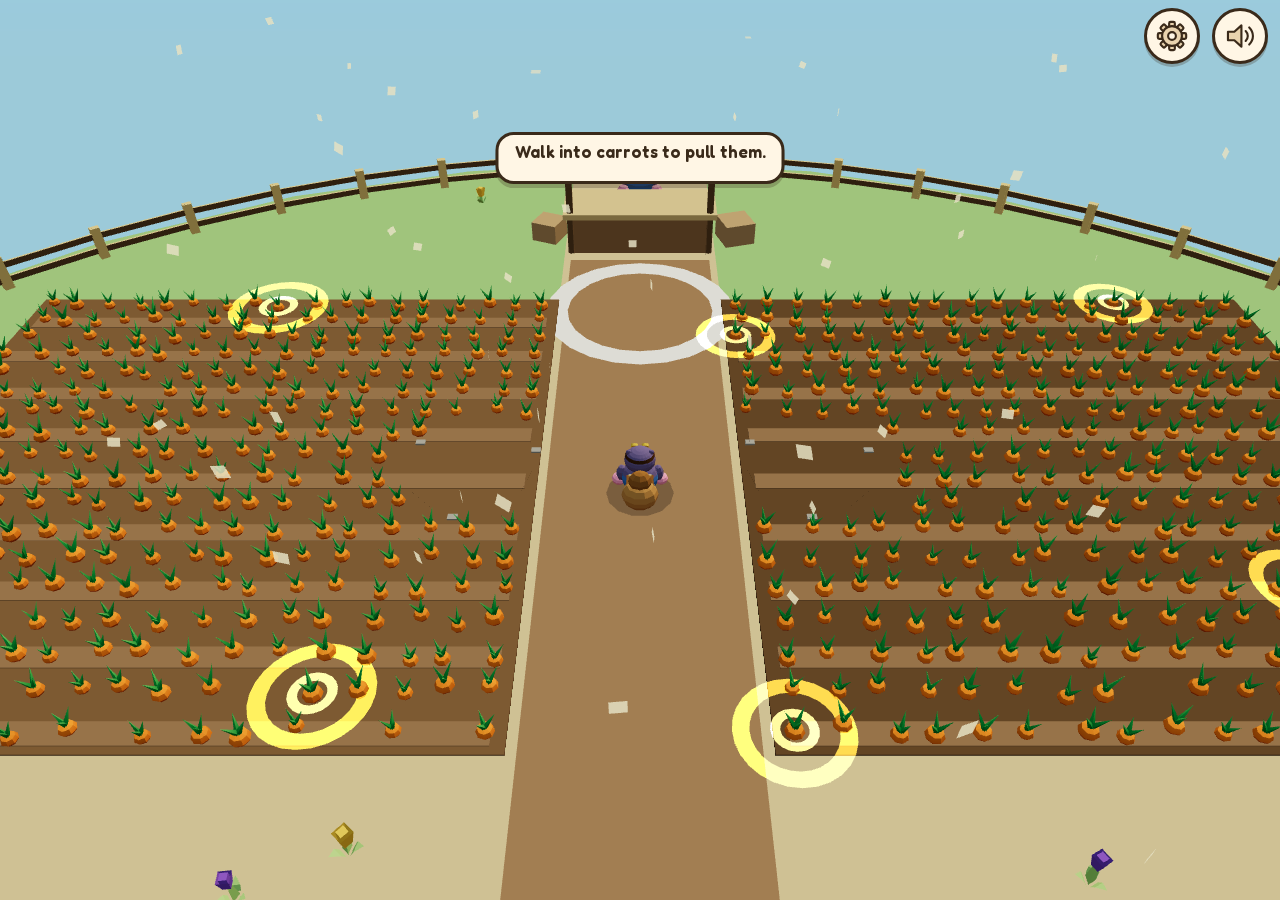
==== index.html @ b3b4880b "test build 19 (Phase 4B)" ====
<!doctype html>
<html lang="en">
<head>
  <meta charset="utf-8" />
  <meta name="viewport" content="width=device-width, initial-scale=1, maximum-scale=1, user-scalable=no, viewport-fit=cover" />
  <meta name="theme-color" content="#8FD3FF" />
  <title>Root Rip</title>
  <style>html,body{background:#8fd3ff;height:100%;margin:0;overflow:hidden}#loader{z-index:100;color:#3a2a1a;background:#8fd3ff;flex-direction:column;justify-content:center;align-items:center;gap:18px;font-family:Fredoka,ui-rounded,Arial Rounded MT Bold,Trebuchet MS,system-ui,-apple-system,BlinkMacSystemFont,Segoe UI,Roboto,Noto Sans,Ubuntu,Cantarell,Helvetica Neue,sans-serif;transition:opacity .35s;display:flex;position:fixed;top:0;bottom:0;left:0;right:0}#loader.done{opacity:0;pointer-events:none}#loader h1{letter-spacing:1px;text-shadow:0 3px #fff6e5;margin:0;font-size:44px;font-weight:700}#loader .bar{box-sizing:content-box;background:#fff6e5;border:3px solid #3a2a1a;border-radius:9px;width:min(260px,60vw);height:14px;overflow:hidden}#loader .fill{background:#ff8a1f;width:5%;height:100%;transition:width .2s}</style>
  <script type="module" crossorigin src="./assets/index-DTXIfsMW.js"></script>
  <link rel="stylesheet" crossorigin href="./assets/index-C_P06rrW.css">
</head>
<body>
  <svg xmlns="http://www.w3.org/2000/svg" style="display:none"><symbol id="i-coin" viewBox="0 0 48 48"><g stroke="#3A2A1A" stroke-width="3" stroke-linejoin="round" stroke-linecap="round"><circle cx="24" cy="24" r="19" fill="#FFC93C"/><circle cx="24" cy="24" r="12" fill="none" stroke="#E0A52B" stroke-width="2.5"/><path d="M15 17c2-3 5-5 8-5" fill="none" stroke="#FFF2A8" stroke-width="3"/></g></symbol><symbol id="i-seed" viewBox="0 0 48 48"><g stroke="#3A2A1A" stroke-width="3" stroke-linejoin="round" stroke-linecap="round"><path d="M24 9c10 9 14 19 7 30-3 4-11 4-14 0C10 28 14 18 24 9z" fill="#FFC93C"/><path d="M19 20c-2 4-2 8 0 11" fill="none" stroke="#FFF2A8" stroke-width="3"/><path d="M24 10c0-5 5-8 11-7 0 6-5 9-11 7z" fill="#5B9E5E"/></g></symbol><symbol id="i-gear" viewBox="0 0 48 48"><g stroke="#3A2A1A" stroke-width="3" stroke-linejoin="round" stroke-linecap="round" fill="#E9D3AE"><rect x="20" y="4" width="8" height="12" rx="2"/><rect x="20" y="4" width="8" height="12" rx="2" transform="rotate(45 24 24)"/><rect x="20" y="4" width="8" height="12" rx="2" transform="rotate(90 24 24)"/><rect x="20" y="4" width="8" height="12" rx="2" transform="rotate(135 24 24)"/><rect x="20" y="4" width="8" height="12" rx="2" transform="rotate(180 24 24)"/><rect x="20" y="4" width="8" height="12" rx="2" transform="rotate(225 24 24)"/><rect x="20" y="4" width="8" height="12" rx="2" transform="rotate(270 24 24)"/><rect x="20" y="4" width="8" height="12" rx="2" transform="rotate(315 24 24)"/><circle cx="24" cy="24" r="14"/><circle cx="24" cy="24" r="5.5" fill="#FFF6E5"/></g></symbol><symbol id="i-speaker" viewBox="0 0 48 48"><g stroke="#3A2A1A" stroke-width="3" stroke-linejoin="round" stroke-linecap="round"><path d="M7 18h9l10-9v30l-10-9H7z" fill="#E9D3AE"/><path d="M32 17c4 4 4 10 0 14M37 12c7 7 7 17 0 24" fill="none"/></g></symbol><symbol id="i-speaker-off" viewBox="0 0 48 48"><g stroke="#3A2A1A" stroke-width="3" stroke-linejoin="round" stroke-linecap="round"><path d="M7 18h9l10-9v30l-10-9H7z" fill="#E9D3AE"/><path d="M32 18l10 12M42 18L32 30" fill="none" stroke="#7A6248" stroke-width="4"/></g></symbol><symbol id="i-book" viewBox="0 0 48 48"><g stroke="#3A2A1A" stroke-width="3" stroke-linejoin="round" stroke-linecap="round"><rect x="9" y="5" width="30" height="38" rx="4" fill="#8C5BC2"/><path d="M9 9a4 4 0 0 1 4-4h5v38h-5a4 4 0 0 1-4-4z" fill="#6F4799"/><path d="M24 18h11l-5.5 17z" fill="#FF8A1F"/><path d="M27.5 18c-1-4 0-6 2-6s3 2 2 6z" fill="#5B9E5E"/></g></symbol><symbol id="i-helper" viewBox="0 0 48 48"><g stroke="#3A2A1A" stroke-width="3" stroke-linejoin="round" stroke-linecap="round"><circle cx="10" cy="20" r="5" fill="#9C6B3F"/><circle cx="38" cy="20" r="5" fill="#9C6B3F"/><circle cx="24" cy="28" r="15" fill="#9C6B3F"/><ellipse cx="24" cy="34" rx="5.5" ry="4" fill="#FF9EB5"/><circle cx="17.5" cy="27" r="1.6" fill="#3A2A1A"/><circle cx="30.5" cy="27" r="1.6" fill="#3A2A1A"/><path d="M12 20C12 7 36 7 36 20z" fill="#FFF6E5"/><rect x="8" y="19" width="32" height="5" rx="2.5" fill="#E9D3AE"/></g></symbol><symbol id="i-carrot" viewBox="0 0 48 48"><g stroke="#3A2A1A" stroke-width="3" stroke-linejoin="round" stroke-linecap="round"><path d="M24 15C20 10 17 7 18 3c4 1 6 5 6 12zM24 15c0-6 2-10 6-12 1 4-2 8-6 12z" fill="#4E9A4A"/><path d="M15 19c0-5 18-5 18 0L25.5 43c-.7 2-2.300 2-3 0z" fill="#FF8A1F"/><path d="M20 26h5M23 33h4" fill="none" stroke="#D96C0A" stroke-width="2.500"/></g></symbol><symbol id="i-lock" viewBox="0 0 48 48"><g stroke="#3A2A1A" stroke-width="3" stroke-linejoin="round" stroke-linecap="round"><path d="M15 21v-6a9 9 0 0 1 18 0v6" fill="none" stroke-width="5"/><path d="M15 21v-6a9 9 0 0 1 18 0v6" fill="none" stroke="#7A6248" stroke-width="2"/><rect x="9" y="21" width="30" height="21" rx="5" fill="#8C5BC2"/><circle cx="24" cy="30" r="3" fill="#3A2A1A"/><rect x="22.500" y="31" width="3" height="6" rx="1.500" fill="#3A2A1A"/></g></symbol><symbol id="i-ad-tv" viewBox="0 0 48 48"><g stroke="#3A2A1A" stroke-width="3" stroke-linejoin="round" stroke-linecap="round"><path d="M24 35v6M15 42h18" fill="none"/><rect x="5" y="8" width="38" height="27" rx="5" fill="#E9D3AE"/><path d="M20 14l12 7.500-12 7.500z" fill="#FFC93C"/></g></symbol><symbol id="i-hat" viewBox="0 0 48 48"><g stroke="#3A2A1A" stroke-width="3" stroke-linejoin="round" stroke-linecap="round"><ellipse cx="24" cy="33" rx="20" ry="7" fill="#EBC87A"/><path d="M12 32C12 12 36 12 36 32z" fill="#EBC87A"/><path d="M12.300 27c4 3 19.400 3 23.400 0l.3 5c-4 3.500-19.500 3.500-23.600 0z" fill="#8C5BC2"/></g></symbol><symbol id="i-arrow" viewBox="0 0 48 48"><path d="M8 24h29M27 12l12 12-12 12" fill="none" stroke="currentColor" stroke-width="5" stroke-linecap="round" stroke-linejoin="round"/></symbol><symbol id="i-check" viewBox="0 0 48 48"><path d="M9 25l10 10 20-23" fill="none" stroke="currentColor" stroke-width="6" stroke-linecap="round" stroke-linejoin="round"/></symbol><symbol id="i-rabbit" viewBox="0 0 48 48"><g stroke="#3A2A1A" stroke-width="3" stroke-linejoin="round" stroke-linecap="round"><ellipse cx="18" cy="14" rx="4" ry="11" fill="#E9D3AE"/><ellipse cx="30" cy="14" rx="4" ry="11" fill="#E9D3AE"/><circle cx="24" cy="30" r="13" fill="#E9D3AE"/><circle cx="19" cy="28" r="1.8" fill="#3A2A1A"/><circle cx="29" cy="28" r="1.8" fill="#3A2A1A"/><ellipse cx="24" cy="33" rx="3" ry="2" fill="#FF9EB5"/></g></symbol><symbol id="i-pad-rack" viewBox="0 0 48 48"><g stroke="#3A2A1A" stroke-width="3" stroke-linejoin="round" stroke-linecap="round"><rect x="10" y="5" width="28" height="38" rx="4" fill="#EBC87A"/><rect x="14" y="11" width="20" height="7" rx="3.5" fill="#FF8A1F"/><rect x="14" y="21" width="20" height="7" rx="3.5" fill="#FF8A1F"/><rect x="14" y="31" width="20" height="7" rx="3.5" fill="#FF8A1F"/></g></symbol><symbol id="i-pad-fork" viewBox="0 0 48 48"><g stroke="#3A2A1A" stroke-width="3" stroke-linejoin="round" stroke-linecap="round"><rect x="21.5" y="3" width="5" height="20" rx="2.5" fill="#EBC87A"/><rect x="11" y="20" width="26" height="6" rx="3" fill="#FF8A1F"/><rect x="13" y="25" width="4.5" height="17" rx="2.2" fill="#FF8A1F"/><rect x="21.8" y="25" width="4.5" height="17" rx="2.2" fill="#FF8A1F"/><rect x="30.5" y="25" width="4.5" height="17" rx="2.2" fill="#FF8A1F"/></g></symbol><symbol id="i-pad-rake" viewBox="0 0 48 48"><g stroke="#3A2A1A" stroke-width="3" stroke-linejoin="round" stroke-linecap="round"><rect x="22" y="3" width="4" height="22" rx="2" fill="#EBC87A"/><rect x="7" y="23" width="34" height="6" rx="3" fill="#FF8A1F"/><rect x="8.5" y="28" width="3.4" height="12" rx="1.7" fill="#FF8A1F"/><rect x="15.7" y="28" width="3.4" height="12" rx="1.7" fill="#FF8A1F"/><rect x="22.9" y="28" width="3.4" height="12" rx="1.7" fill="#FF8A1F"/><rect x="30.1" y="28" width="3.4" height="12" rx="1.7" fill="#FF8A1F"/><rect x="37.3" y="28" width="3.4" height="12" rx="1.7" fill="#FF8A1F"/></g></symbol><symbol id="i-pad-vacuum" viewBox="0 0 48 48"><g stroke="#3A2A1A" stroke-width="3" stroke-linejoin="round" stroke-linecap="round"><rect x="8" y="17" width="20" height="14" rx="5" fill="#FF8A1F"/><polygon points="28,19 41,11 41,37 28,29" fill="#FFF6E5"/><rect x="14" y="5" width="6" height="12" rx="2" fill="#EBC87A"/><circle cx="17" cy="36" r="4" fill="#7A6248"/></g></symbol><symbol id="i-pad-tractor" viewBox="0 0 48 48"><g stroke="#3A2A1A" stroke-width="3" stroke-linejoin="round" stroke-linecap="round"><rect x="7" y="9" width="11" height="11" rx="2" fill="#FF8A1F"/><rect x="15" y="17" width="23" height="12" rx="3" fill="#FF8A1F"/><rect x="32" y="6" width="3.5" height="12" rx="1.7" fill="#7A6248"/><circle cx="15" cy="32" r="9" fill="#7A6248"/><circle cx="15" cy="32" r="3.4" fill="#FFC93C"/><circle cx="37" cy="35" r="6" fill="#7A6248"/><circle cx="37" cy="35" r="2.2" fill="#FFC93C"/></g></symbol><symbol id="i-pad-speed" viewBox="0 0 48 48"><g stroke="#3A2A1A" stroke-width="3" stroke-linejoin="round" stroke-linecap="round"><polygon points="5,9 19,24 5,39 13,39 27,24 13,9" fill="#FF8A1F"/><polygon points="22,9 36,24 22,39 30,39 44,24 30,9" fill="#FF8A1F"/></g></symbol><symbol id="i-pad-price" viewBox="0 0 48 48"><g stroke="#3A2A1A" stroke-width="3" stroke-linejoin="round" stroke-linecap="round"><polygon points="5,27 23,9 42,9 42,28 24,43" fill="#FF8A1F"/><circle cx="33.5" cy="17.5" r="3.5" fill="#FFF6E5"/><circle cx="23" cy="28" r="7" fill="#FFC93C"/></g></symbol><symbol id="i-pad-rip" viewBox="0 0 48 48"><g stroke="#3A2A1A" stroke-width="3" stroke-linejoin="round" stroke-linecap="round"><circle cx="24" cy="24" r="20" fill="none" stroke="#3A2A1A" stroke-width="7"/><circle cx="24" cy="24" r="20" fill="none" stroke="#FF8A1F" stroke-width="3"/><circle cx="24" cy="24" r="12" fill="none" stroke="#3A2A1A" stroke-width="7"/><circle cx="24" cy="24" r="12" fill="none" stroke="#FF8A1F" stroke-width="3"/><circle cx="24" cy="24" r="5" fill="#FF8A1F"/></g></symbol><symbol id="i-pad-mole" viewBox="0 0 48 48"><g stroke="#3A2A1A" stroke-width="3" stroke-linejoin="round" stroke-linecap="round"><circle cx="10" cy="20" r="5" fill="#9C6B3F"/><circle cx="38" cy="20" r="5" fill="#9C6B3F"/><circle cx="24" cy="28" r="15" fill="#9C6B3F"/><ellipse cx="24" cy="34" rx="5.5" ry="4" fill="#FF9EB5"/><circle cx="17.5" cy="27" r="1.7" fill="#3A2A1A"/><circle cx="30.5" cy="27" r="1.7" fill="#3A2A1A"/><path d="M12 20C12 7 36 7 36 20z" fill="#FFF6E5" /><rect x="8" y="19" width="32" height="5" rx="2.5" fill="#E9D3AE"/></g></symbol><symbol id="i-pad-moletools" viewBox="0 0 48 48"><g stroke="#3A2A1A" stroke-width="3" stroke-linejoin="round" stroke-linecap="round"><rect x="22" y="4" width="4" height="20" rx="2" fill="#9C6B3F"/><rect x="16" y="3" width="16" height="5" rx="2.5" fill="#9C6B3F"/><path d="M24 44C13 38 13 27 15 23H33C35 27 35 38 24 44Z" fill="#FFF6E5" /></g></symbol><symbol id="i-pad-barrow" viewBox="0 0 48 48"><g stroke="#3A2A1A" stroke-width="3" stroke-linejoin="round" stroke-linecap="round"><polygon points="14,18 22,9 26,18" fill="#FF8A1F"/><polygon points="25,18 32,10 36,18" fill="#FF8A1F"/><polygon points="7,19 37,19 32,33 13,33" fill="#3A8FD6"/><circle cx="36" cy="35" r="6" fill="#7A6248"/><circle cx="36" cy="35" r="2.2" fill="#FFF6E5"/><path d="M13 33L9 42M7 19L3 12" fill="none" /></g></symbol><symbol id="i-pad-belt" viewBox="0 0 48 48"><g stroke="#3A2A1A" stroke-width="3" stroke-linejoin="round" stroke-linecap="round"><rect x="4" y="24" width="40" height="12" rx="6" fill="#3A8FD6"/><circle cx="11" cy="30" r="3" fill="#FFF6E5"/><circle cx="24" cy="30" r="3" fill="#FFF6E5"/><circle cx="37" cy="30" r="3" fill="#FFF6E5"/><ellipse cx="15" cy="19" rx="6" ry="3.4" fill="#FF8A1F"/><ellipse cx="33" cy="19" rx="6" ry="3.4" fill="#FF8A1F"/><rect x="9" y="36" width="30" height="5" rx="2" fill="#7A6248"/></g></symbol><symbol id="i-pad-truck" viewBox="0 0 48 48"><g stroke="#3A2A1A" stroke-width="3" stroke-linejoin="round" stroke-linecap="round"><rect x="3" y="20" width="24" height="11" rx="2" fill="#3A8FD6"/><polygon points="5,20 7,15 25,15 27,20" fill="#FFF6E5"/><polygon points="9,19 13,6 17,19" fill="#FF8A1F"/><polygon points="15,19 20,4 25,19" fill="#FF8A1F"/><path d="M27 17H37L45 26V31H27Z" fill="#3A8FD6" /><polygon points="30,20 36,20 41,26 30,26" fill="#FFF6E5"/><circle cx="12" cy="34" r="5.5" fill="#7A6248"/><circle cx="12" cy="34" r="2" fill="#FFF6E5"/><circle cx="36" cy="34" r="5.5" fill="#7A6248"/><circle cx="36" cy="34" r="2" fill="#FFF6E5"/></g></symbol><symbol id="i-pad-pile" viewBox="0 0 48 48"><g stroke="#3A2A1A" stroke-width="3" stroke-linejoin="round" stroke-linecap="round"><ellipse cx="24" cy="38" rx="20" ry="6" fill="#80603F"/><ellipse cx="24" cy="37" rx="15" ry="4" fill="#5E3B1E"/><polygon points="8,36 14,17 20,36" fill="#FF8A1F"/><polygon points="28,36 34,17 40,36" fill="#FF8A1F"/><polygon points="17,35 24,9 31,35" fill="#FF8A1F"/><path d="M24 9L21 3M24 9L27 3M14 17L11 12M34 17L37 12" fill="none" stroke="#4E9A4A" stroke-width="3" stroke-linecap="round"/></g></symbol><symbol id="i-pad-robot" viewBox="0 0 48 48"><g stroke="#3A2A1A" stroke-width="3" stroke-linejoin="round" stroke-linecap="round"><rect x="5" y="17" width="6" height="11" rx="2" fill="#3A8FD6"/><rect x="37" y="17" width="6" height="11" rx="2" fill="#3A8FD6"/><rect x="10" y="11" width="28" height="23" rx="6" fill="#3A8FD6"/><path d="M24 11V5" fill="none" /><circle cx="24" cy="5" r="3" fill="#FFC93C"/><circle cx="18" cy="21" r="4" fill="#FFF6E5"/><circle cx="30" cy="21" r="4" fill="#FFF6E5"/><circle cx="18" cy="21" r="1.5" fill="#3A2A1A"/><circle cx="30" cy="21" r="1.5" fill="#3A2A1A"/><rect x="16.5" y="28" width="15" height="3" rx="1.5" fill="#FFF6E5"/><rect x="14" y="36" width="20" height="6" rx="2" fill="#3A8FD6"/></g></symbol><symbol id="i-pad-drone" viewBox="0 0 48 48"><g stroke="#3A2A1A" stroke-width="3" stroke-linejoin="round" stroke-linecap="round"><path d="M24 26L10 19M24 26L38 19M24 26L12 35M24 26L36 35" fill="none" /><ellipse cx="9" cy="18" rx="7" ry="2.6" fill="#FFF6E5"/><ellipse cx="39" cy="18" rx="7" ry="2.6" fill="#FFF6E5"/><ellipse cx="11" cy="34" rx="6" ry="2.4" fill="#FFF6E5"/><ellipse cx="37" cy="34" rx="6" ry="2.4" fill="#FFF6E5"/><ellipse cx="24" cy="26" rx="9" ry="6" fill="#3A8FD6"/><circle cx="24" cy="27" r="2.6" fill="#FFF6E5"/><rect x="19" y="36" width="10" height="7" rx="1.5" fill="#EBC87A"/></g></symbol><symbol id="i-pad-scarecrow" viewBox="0 0 48 48"><g stroke="#3A2A1A" stroke-width="3" stroke-linejoin="round" stroke-linecap="round"><path d="M24 14V44M6 24H42" fill="none" stroke="#80603F" stroke-width="5"/><circle cx="24" cy="17" r="8" fill="#EBC87A"/><polygon points="13,13 35,13 31,4 17,4" fill="#FF8A1F"/><rect x="11" y="11" width="26" height="4" rx="2" fill="#FFC93C"/><circle cx="21" cy="18" r="1.2" fill="#3A2A1A"/><circle cx="27" cy="18" r="1.2" fill="#3A2A1A"/></g></symbol><symbol id="i-pad-sprinkler" viewBox="0 0 48 48"><g stroke="#3A2A1A" stroke-width="3" stroke-linejoin="round" stroke-linecap="round"><rect x="20" y="28" width="8" height="14" rx="2" fill="#8C5BC2"/><ellipse cx="24" cy="27" rx="8" ry="5.5" fill="#8C5BC2"/><path transform="translate(11 17)" d="M0 -6 C5 0 5 5 0 5 C-5 5 -5 0 0 -6Z" fill="#BFE0F5"/><path transform="translate(24 10)" d="M0 -6 C5 0 5 5 0 5 C-5 5 -5 0 0 -6Z" fill="#BFE0F5"/><path transform="translate(37 17)" d="M0 -6 C5 0 5 5 0 5 C-5 5 -5 0 0 -6Z" fill="#BFE0F5"/><path transform="translate(17 7)" d="M0 -6 C5 0 5 5 0 5 C-5 5 -5 0 0 -6Z" fill="#BFE0F5"/><path transform="translate(31 7)" d="M0 -6 C5 0 5 5 0 5 C-5 5 -5 0 0 -6Z" fill="#BFE0F5"/></g></symbol><symbol id="i-pad-gate" viewBox="0 0 48 48"><g stroke="#3A2A1A" stroke-width="3" stroke-linejoin="round" stroke-linecap="round"><rect x="5" y="14" width="7" height="28" rx="1.5" fill="#8C5BC2"/><rect x="36" y="14" width="7" height="28" rx="1.5" fill="#8C5BC2"/><rect x="13" y="20" width="10" height="22" rx="1" fill="#EBC87A"/><rect x="25" y="20" width="10" height="22" rx="1" fill="#EBC87A"/><rect x="3" y="7" width="42" height="9" rx="2.5" fill="#8C5BC2"/><circle cx="24" cy="31" r="3.2" fill="#FFC93C"/></g></symbol></svg>
  <div id="app">
    <canvas id="game"></canvas>
    <div id="vignette"></div>
    <div id="speed-lines" class="hidden"></div>
    <div id="rainbow" class="hidden"></div>
    <div id="ui">
      <div id="hud-top">
        <div class="pill" id="coin-pill">
          <svg width="32" height="32" aria-hidden="true"><use href="#i-coin"/></svg>
          <span id="coins">0</span>
          <small id="income" class="hidden"></small>
          <small id="boost" class="hidden"></small>
          <small id="boost2" class="hidden"></small>
          <small id="combo" class="hidden"></small>
        </div>
        <div class="pill hidden" id="count-pill">
          <svg width="30" height="30" aria-hidden="true"><use href="#i-carrot"/></svg>
          <span id="count">0</span>
        </div>
      </div>
      <button id="mute-btn" class="ui" aria-label="Sound on or off"><svg width="34" height="34"><use id="mute-icon" href="#i-speaker"/></svg></button>
      <button id="rip-btn" class="ui" aria-label="Root Rip"><span class="rip-label">ROOT<br>RIP!</span><span class="rip-hand"></span></button>
      <button id="pause-btn" class="ui" aria-label="Pause and settings"><svg width="34" height="34"><use href="#i-gear"/></svg></button>
      <button id="book-btn" class="ui" aria-label="Farm Book"><svg width="42" height="42"><use href="#i-book"/></svg><span id="book-dot" class="hidden"></span></button>
      <button id="goal-strip" class="ui hidden"><span id="goal-text"></span><b id="goal-num"></b></button>
      <button id="rank" class="ui"><span id="rank-text"></span><b id="rank-num"></b><i id="rank-fill"></i></button>
      <div id="spot" class="hidden"><div id="spot-hole" class="hidden"></div><div id="spot-card"><div id="spot-badge"></div><h3 id="spot-title"></h3><p id="spot-text"></p><button id="spot-ok" class="btn primary hidden">Got it</button></div></div>
      <div id="modal-root"></div>
      <div id="labels"></div>
      <div id="caption" class="pill hidden"></div>
      <div id="tutorial" class="pill hidden"></div>
      <div id="raid-alert" class="pill hidden"><svg width="26" height="26" aria-hidden="true"><use href="#i-rabbit"/></svg><span id="raid-alert-text"></span></div>
      <div id="hint" class="hidden"><span class="dot"></span><span id="hint-text">Drag to move</span></div>
      <div id="stick" class="hidden"><div id="knob"></div></div>
    </div>
  </div>
  <div id="loader">
    <h1>ROOT RIP</h1>
    <svg viewBox="0 0 32 32" width="64" height="64" aria-hidden="true">
      <path d="M16 8 C9 8 7 14 8 18 L16 30 L24 18 C25 14 23 8 16 8Z" fill="#FF8A1F" stroke="#3A2A1A" stroke-width="2" stroke-linejoin="round"/>
      <path d="M16 8 C13 3 9 3 8 5 M16 8 C16 2 18 1 20 2 M16 8 C19 4 23 4 24 6" fill="none" stroke="#3FA34D" stroke-width="3" stroke-linecap="round"/>
    </svg>
    <div class="bar"><div class="fill" id="loader-fill"></div></div>
  </div>
</body>
</html>
---- assets/index-C_P06rrW.css ----
@font-face{font-family:Fredoka;font-weight:600;font-display:block;src:url(../fonts/fredoka-600.woff2)format("woff2")}@font-face{font-family:Nunito;font-weight:700;font-display:swap;src:url(../fonts/nunito-700.woff2)format("woff2")}:root{--gold:#ffc93c;--gold-glow:#fff2a8;--carrot:#ff8a1f;--leaf:#3fa34d;--mole:#9c6b3f;--sky:#3a8fd6;--sky-bg:#8fd3ff;--sky-soft:#d6ebfb;--plum:#8c5bc2;--go:#2e9e44;--go-fill:#23803a;--wait:#b9a88e;--no:#e25544;--no-text:#c2412f;--panel:#fff6e5;--panel-edge:#e9d3ae;--panel-soft:#f6e9d0;--ink:#3a2a1a;--ink2:#7a6248;--shadow:#3a2a1a40;--font:"Nunito", ui-rounded, "Arial Rounded MT Bold", "Trebuchet MS", system-ui, sans-serif;--font-title:"Fredoka", ui-rounded, "Arial Rounded MT Bold", "Trebuchet MS", system-ui, sans-serif}html,body{background:var(--sky-bg);height:100%;margin:0;overflow:hidden}body{font-family:var(--font);color:var(--ink);-webkit-user-select:none;user-select:none;-webkit-touch-callout:none;-webkit-tap-highlight-color:transparent;overscroll-behavior:none}#app{position:fixed;top:0;bottom:0;left:0;right:0}#game{touch-action:none;outline:none;width:100%;height:100%;display:block;position:absolute;top:0;bottom:0;left:0;right:0}#ui{pointer-events:none;padding:env(safe-area-inset-top) env(safe-area-inset-right) env(safe-area-inset-bottom) env(safe-area-inset-left);position:absolute;top:0;bottom:0;left:0;right:0}.ui{pointer-events:auto}.hidden{display:none!important}#hud-top{top:calc(12px + env(safe-area-inset-top));left:calc(12px + env(safe-area-inset-left));gap:10px;display:flex;position:absolute}.pill{background:var(--panel);border:3px solid var(--ink);font-variant-numeric:tabular-nums;min-height:44px;box-shadow:0 3px 0 var(--shadow);border-radius:26px;align-items:center;gap:8px;padding:4px 16px 4px 10px;font-size:24px;font-weight:600;display:flex}#hint{left:50%;bottom:calc(18% + env(safe-area-inset-bottom));background:var(--panel);border:3px solid var(--ink);border-radius:30px;align-items:center;gap:12px;padding:10px 20px;font-size:22px;font-weight:600;animation:1.2s ease-in-out infinite hint-pulse;display:flex;position:absolute;transform:translate(-50%)}#hint .dot{background:var(--carrot);border:3px solid var(--ink);border-radius:50%;width:22px;height:22px;animation:1.4s ease-in-out infinite hint-slide}@keyframes hint-pulse{0%,to{transform:translate(-50%)scale(1)}50%{transform:translate(-50%)scale(1.06)}}@keyframes hint-slide{0%,to{transform:translate(-8px)}50%{transform:translate(8px)}}#stick{border:3px solid var(--shadow);background:#fff6e547;border-radius:50%;width:120px;height:120px;margin:-60px 0 0 -60px;position:absolute;top:0;left:0}#knob{border:3px solid var(--ink);background:#fff6e5e6;border-radius:50%;width:52px;height:52px;margin:-26px 0 0 -26px;position:absolute;top:50%;left:50%}#dbg-stats{color:#cfe;pointer-events:none;white-space:pre;z-index:50;background:#0009;border-radius:6px;margin:0;padding:6px 8px;font:12px/1.35 ui-monospace,Consolas,monospace;position:absolute;bottom:8px;left:8px}#dbg-bench{z-index:60;background:var(--panel);border:4px solid var(--ink);text-align:center;border-radius:16px;min-width:260px;max-width:92vw;padding:14px 18px;font-size:20px;line-height:1.4;position:absolute;top:18%;left:50%;transform:translate(-50%)}#dbg-bench b{font-size:34px}#dbg-bench small{opacity:.75;margin-top:6px;font-size:13px;display:block}#dbg-bench.pass{border-color:var(--go)}#dbg-bench.fail{border-color:var(--no)}#coin-pill small{opacity:.7;margin-left:2px;font-size:14px;font-weight:600}#labels{pointer-events:none;position:absolute;top:0;bottom:0;left:0;right:0;overflow:hidden}#labels>*{will-change:transform;position:absolute;top:0;left:0}.stack-label{background:var(--panel);border:3px solid var(--ink);font-variant-numeric:tabular-nums;white-space:nowrap;border-radius:14px;padding:3px 12px;font-size:18px;font-weight:600}.stack-label.full{background:var(--no);color:var(--panel);animation:.35s ease-out bonk}@keyframes bonk{0%{scale:1.4}40%{scale:.9}to{scale:1}}.pad-card{text-align:center;background:var(--panel);border:3px solid var(--ink);border-radius:12px;flex-direction:column;gap:1px;min-width:132px;padding:6px 10px;font-size:13px;line-height:1.2;display:flex}.pad-card b{letter-spacing:.3px;font-size:15px}.pad-card .cost{font-variant-numeric:tabular-nums;justify-content:center;align-items:center;gap:5px;margin-top:2px;font-size:20px;font-weight:700;display:flex}.float-text{color:var(--panel);-webkit-text-stroke:5px var(--ink);paint-order:stroke fill;white-space:nowrap;font-size:26px;font-weight:700;animation:1s ease-out forwards float-up;transform:translate(-50%,-50%)}@keyframes float-up{0%{opacity:0;margin-top:0;scale:.6}15%{opacity:1;scale:1.15}to{opacity:0;margin-top:-70px;scale:1}}.guide-edge{filter:drop-shadow(0 2px #3a2a1a80);animation:.8s ease-in-out infinite alternate guide-pulse}@keyframes guide-pulse{0%{opacity:.7}to{opacity:1}}body{font-weight:700}.pad-card b,#hint,.stack-label.full{font-family:var(--font-title);font-weight:600}.pad-card .arr{vertical-align:-2px;width:14px;height:14px;margin:0 2px}#mute-btn{top:calc(12px + env(safe-area-inset-top));right:calc(12px + env(safe-area-inset-right));background:var(--panel);border:3px solid var(--ink);cursor:pointer;width:56px;height:56px;box-shadow:0 3px 0 var(--shadow);border-radius:50%;justify-content:center;align-items:center;padding:0;display:flex;position:absolute}#rip-btn{right:calc(18px + env(safe-area-inset-right));bottom:calc(22px + env(safe-area-inset-bottom));border:4px solid var(--ink);cursor:pointer;background:radial-gradient(circle at 35% 30%, #ffb35c, var(--carrot) 60%, #d96c0a);width:96px;height:96px;color:var(--panel);font-family:var(--font-title);box-shadow:0 5px 0 var(--shadow);touch-action:manipulation;-webkit-text-stroke:3px var(--ink);paint-order:stroke fill;--cd:0deg;border-radius:50%;padding:0;font-size:20px;font-weight:600;line-height:1;position:absolute}#rip-btn:after{content:"";pointer-events:none;background:conic-gradient(#3a2a1a9e var(--cd), transparent 0);border-radius:50%;position:absolute;top:-4px;bottom:-4px;left:-4px;right:-4px}#rip-btn:active{box-shadow:0 2px 0 var(--shadow);transform:translateY(3px)}#rip-btn.cooling{filter:saturate(.55)}#rip-btn.pulse{animation:.9s ease-in-out infinite rip-pulse}#rip-btn.nope{animation:.3s ease-out rip-nope}@keyframes rip-pulse{0%,to{scale:1}50%{scale:1.12}}@keyframes rip-nope{0%,to{translate:0}25%{translate:-6px}75%{translate:6px}}.pad-card.far{border-radius:10px;min-width:0;padding:3px 9px}.pad-card.far>span:not(.cost){display:none}.pad-card.far .cost{margin-top:0;font-size:16px}.pad-card.gate b{justify-content:center;align-items:center;gap:5px;display:flex}#banner{background:var(--panel);border:4px solid var(--ink);font-family:var(--font-title);text-align:center;white-space:normal;pointer-events:none;border-radius:18px;width:max-content;max-width:88vw;padding:12px 26px;font-size:clamp(18px,6vw,30px);font-weight:600;animation:2s ease-out forwards banner-pop;position:absolute;top:24%;left:50%;transform:translate(-50%)}@keyframes banner-pop{0%{opacity:0;scale:.5}12%{opacity:1;scale:1.1}20%{scale:1}85%{opacity:1}to{opacity:0}}#boost{color:var(--ink2);margin-left:6px;font-size:16px}#pause-btn{top:calc(12px + env(safe-area-inset-top));right:calc(78px + env(safe-area-inset-right));background:var(--panel);border:3px solid var(--ink);cursor:pointer;width:56px;height:56px;box-shadow:0 3px 0 var(--shadow);border-radius:50%;justify-content:center;align-items:center;padding:0;display:flex;position:absolute}#book-btn{left:calc(14px + env(safe-area-inset-left));bottom:calc(22px + env(safe-area-inset-bottom));background:var(--panel);border:3px solid var(--ink);cursor:pointer;width:64px;height:64px;box-shadow:0 4px 0 var(--shadow);border-radius:18px;justify-content:center;align-items:center;padding:0;display:flex;position:absolute}#book-dot{background:var(--no);border:3px solid var(--ink);border-radius:50%;width:18px;height:18px;position:absolute;top:-6px;right:-6px}#goal-strip{left:calc(12px + env(safe-area-inset-left));top:calc(70px + env(safe-area-inset-top));background:var(--panel);border:3px solid var(--ink);max-width:min(300px,62vw);font-family:var(--font);text-align:left;color:var(--ink);cursor:pointer;box-shadow:0 3px 0 var(--shadow);border-radius:14px;justify-content:space-between;align-items:center;gap:10px;padding:6px 12px;font-size:15px;font-weight:700;animation:.45s ease-out goal-in;display:flex;position:absolute}#goal-strip b{font-variant-numeric:tabular-nums;color:var(--ink2);white-space:nowrap}@keyframes goal-in{0%{transform:translate(-120%)}to{transform:none}}#boost2{color:#2e8b3a;margin-left:4px;font-size:14px}#fake-ad{z-index:300;color:var(--panel);font:700 22px var(--font);text-align:center;background:#000000d9;justify-content:center;align-items:center;padding:20px;display:flex;position:fixed;top:0;bottom:0;left:0;right:0}.modal-backdrop{z-index:80;background:#3a2a1a8c;justify-content:center;align-items:center;padding:16px;animation:.18s ease-out fade-in;display:flex;position:absolute;top:0;bottom:0;left:0;right:0}@keyframes fade-in{0%{opacity:0}to{opacity:1}}.modal-card{background:var(--panel);border:4px solid var(--ink);width:min(440px,100%);max-height:calc(100vh - 32px);box-shadow:0 8px 0 var(--shadow);border-radius:22px;flex-direction:column;gap:12px;padding:18px 20px 20px;animation:.22s ease-out card-pop;display:flex;position:relative;overflow-y:auto}@keyframes card-pop{0%{opacity:0}to{opacity:1}}.modal-card h2{text-align:center;font-family:var(--font-title);letter-spacing:.5px;margin:0;font-size:28px;font-weight:600}.modal-card .note{text-align:center;margin:0;font-size:16px;line-height:1.35}.modal-x{border:3px solid var(--ink);background:var(--panel);cursor:pointer;border-radius:50%;width:44px;height:44px;padding:0;position:absolute;top:10px;right:10px}.modal-x:before,.modal-x:after{content:"";background:var(--ink);border-radius:2px;width:20px;height:4px;margin:-2px 0 0 -10px;position:absolute;top:50%;left:50%;transform:rotate(45deg)}.modal-x:after{transform:rotate(-45deg)}.btn{border:3px solid var(--ink);background:var(--panel);min-height:56px;color:var(--ink);font:700 19px var(--font);cursor:pointer;box-shadow:0 4px 0 var(--shadow);border-radius:16px;justify-content:center;align-items:center;gap:10px;padding:8px 18px;display:flex}.btn:active{box-shadow:0 1px 0 var(--shadow);transform:translateY(3px)}.btn.primary{background:var(--go-fill);color:var(--panel);-webkit-text-stroke:0;text-shadow:0 2px 0 var(--shadow)}.btn.ad{background:var(--sky-soft)}.btn.danger{background:var(--panel);color:var(--no-text);border-color:var(--no-text);box-shadow:0 4px 0 var(--shadow)}.modal-card .row{justify-content:space-between;align-items:center;gap:12px;font-size:18px;display:flex}.modal-card input[type=range]{max-width:220px;height:34px;accent-color:var(--carrot);flex:1}.seg{border:3px solid var(--ink);border-radius:14px;display:flex;overflow:hidden}.seg button{background:var(--panel);min-height:44px;color:var(--ink);font:700 16px var(--font);cursor:pointer;border:0;padding:0 14px}.seg button.on{background:var(--carrot);color:var(--panel)}.big{font:700 40px var(--font);font-variant-numeric:tabular-nums;justify-content:center;align-items:center;gap:10px;display:flex}.days{grid-template-columns:repeat(7,1fr);gap:6px;display:grid}.day{border:3px solid var(--ink);background:var(--panel);opacity:.6;border-radius:12px;flex-direction:column;align-items:center;gap:2px;padding:6px 0;display:flex}.day small{font-size:11px}.day.now{opacity:1;background:var(--gold);transform:scale(1.1)}.day.done{opacity:.35}.tabs{gap:6px;display:flex}.tabs button{border:3px solid var(--ink);background:var(--panel);min-height:48px;font:700 17px var(--font);color:var(--ink);cursor:pointer;border-radius:14px;flex:1}.tabs button.on{background:var(--carrot);color:var(--panel)}.book-body{flex-direction:column;gap:10px;display:flex}.goal{border:3px solid var(--ink);background:var(--panel);border-radius:14px;flex-direction:column;gap:6px;padding:10px 12px;display:flex}.goal .gt{justify-content:space-between;gap:10px;font-size:17px;display:flex}.goal .gt span{font-variant-numeric:tabular-nums;color:var(--ink2);white-space:nowrap}.goal small{align-items:center;gap:4px;font-size:13px;display:flex}.bar{border:3px solid var(--ink);background:var(--panel-soft);box-sizing:content-box;border-radius:9px;height:14px;overflow:hidden}.bar i{background:var(--go);height:100%;display:block}.page{border:3px solid var(--ink);background:var(--panel);border-radius:14px;grid-template-columns:1fr auto;align-items:center;gap:2px 10px;padding:6px 10px;display:grid}.page b{font-size:16px}.page small{opacity:.8;grid-column:1/-1;font-size:12px}.cells{gap:6px;display:flex}.stk{border:3px dashed var(--wait);opacity:.55;border-radius:10px;justify-content:center;align-items:center;width:40px;height:40px;display:flex}.stk.na{opacity:.25;border-style:dotted}.stk.got{border:3px solid var(--ink);opacity:1;background:#ffe9b8}#goal-strip.save{background:linear-gradient(90deg, var(--gold) var(--p,0%), var(--panel) var(--p,0%))}.pad-card .slow-tag{background:var(--no);color:var(--panel);border-radius:8px;margin-top:2px;padding:1px 6px;font-size:11px;font-style:normal}.pad-card.far .slow-tag{display:none}.perk{border:3px solid var(--ink);background:var(--panel);border-radius:14px;justify-content:space-between;align-items:center;gap:10px;padding:8px 10px;display:flex}.perk b{font-size:16px;display:block}.perk small{opacity:.8;font-size:12px;display:block}.perk .btn{min-height:44px;padding:4px 12px;font-size:16px}.perk .btn:disabled{opacity:.45;box-shadow:none}.hats{grid-template-columns:repeat(4,1fr);gap:8px;display:grid}.hat{border:3px solid var(--ink);background:var(--panel);font:700 12px var(--font);color:var(--ink);cursor:pointer;border-radius:12px;flex-direction:column;align-items:center;gap:2px;padding:8px 2px;display:flex}.hat.lock{opacity:.4;cursor:default}#caption{left:50%;top:calc(74px + env(safe-area-inset-top));font-family:var(--font-title);white-space:nowrap;text-overflow:ellipsis;background:var(--gold);pointer-events:none;z-index:40;max-width:90vw;min-height:36px;padding:6px 18px;font-size:20px;font-weight:600;animation:.25s ease-out caption-in;position:absolute;overflow:hidden;transform:translate(-50%)}@keyframes caption-in{0%{opacity:0;transform:translate(-50%)scale(.88)}to{opacity:1;transform:translate(-50%)scale(1)}}#raid-alert{left:50%;top:calc(126px + env(safe-area-inset-top));font-family:var(--font-title);white-space:nowrap;border-color:var(--no);pointer-events:none;z-index:39;background:#ffe0d6;min-height:34px;padding:4px 16px;font-size:18px;font-weight:600;animation:.2s ease-out caption-in;position:absolute;transform:translate(-50%)}#combo{color:var(--ink2);margin-left:4px;font-size:15px;font-weight:700}#vignette{pointer-events:none;opacity:0;transition:opacity .25s;position:absolute;top:0;bottom:0;left:0;right:0}#vignette.golden-hour{opacity:1;box-shadow:inset 0 0 110px #ffd23f6b}#vignette.combo-x3{opacity:1;box-shadow:inset 0 0 85px #ff8a1f73}#vignette.rip-flash{opacity:1;transition:none;box-shadow:inset 0 0 90px #fff2a8d9}#speed-lines{pointer-events:none;background:repeating-conic-gradient(#fff6e524 0deg 2deg,#0000 2deg 14deg);animation:.4s linear infinite spin-lines;position:absolute;top:0;bottom:0;left:0;right:0;-webkit-mask-image:radial-gradient(circle,#0000 48%,#000 88%);mask-image:radial-gradient(circle,#0000 48%,#000 88%)}@keyframes spin-lines{to{transform:rotate(14deg)}}#rainbow{pointer-events:none;opacity:.75;background:radial-gradient(circle at 50% 100%, transparent 56%, #ff8a1f 58%, var(--gold) 62%, #43b649 66%, #8fd3ff 70%, transparent 72%);border-radius:50% 50% 0 0;width:140vw;height:70vw;animation:.4s ease-out fade-in;position:absolute;top:-10%;left:50%;transform:translate(-50%)}.fly-coin{background:var(--gold);border:2px solid var(--ink);pointer-events:none;z-index:45;will-change:transform, opacity;border-radius:50%;width:14px;height:14px;position:absolute}@media (prefers-reduced-motion:reduce){#vignette,#speed-lines{display:none!important}}#rip-btn.key{background:var(--gold);box-shadow:0 0 0 4px var(--gold-glow), 0 0 28px 10px #ffd23fd9;animation:.7s ease-in-out infinite keyPulse}#rip-btn.key .rip-label{color:var(--ink)}@keyframes keyPulse{50%{transform:scale(1.12)}}.pad-card .pad-ico{background:var(--panel);border:3px solid var(--ink);width:54px;height:54px;box-shadow:0 3px 0 var(--shadow);border-radius:50%;justify-content:center;align-items:center;margin:-34px auto 2px;display:flex}.pad-card.far .pad-ico{border-width:2px;width:34px;height:34px;margin:-22px auto 0}.pad-card.far .pad-ico svg{width:26px;height:26px}.pad-card.ok .pad-ico{background:#ffe9a8;animation:1s ease-in-out infinite padIcoBob}@keyframes padIcoBob{50%{transform:translateY(-3px)}}#tutorial{text-align:center;max-width:min(86vw,520px);font-family:var(--font-title);background:var(--panel);border:3px solid var(--ink);box-shadow:0 4px 0 var(--shadow);pointer-events:none;border-radius:16px;padding:8px 16px;font-size:17px;font-weight:600;animation:.35s ease-out tutIn;position:absolute;top:auto;bottom:128px;left:50%;transform:translate(-50%)}@keyframes tutIn{0%{opacity:0;transform:translate(-50%,8px)}}#raid-alert{max-width:46vw;top:70px!important;left:12px!important;right:auto!important;transform:none!important}.pad-card.hidden-far{display:none!important}#rank{left:calc(12px + env(safe-area-inset-left));top:calc(112px + env(safe-area-inset-top));background:var(--panel);border:3px solid var(--ink);width:min(300px,62vw);font-family:var(--font);text-align:left;color:var(--ink);cursor:pointer;box-shadow:0 3px 0 var(--shadow);border-radius:12px;justify-content:space-between;align-items:center;gap:8px;padding:4px 10px;font-size:12px;font-weight:700;display:flex;position:absolute;overflow:hidden}#rank span,#rank b{z-index:1;white-space:nowrap;position:relative}#rank b{color:var(--ink2);font-variant-numeric:tabular-nums}#rank i{background:var(--gold);width:0;height:4px;transition:width .6s;position:absolute;bottom:0;left:0}.rankbox .ladder{flex-wrap:wrap;gap:4px;margin:6px 0;display:flex}.rankbox .ladder span{background:var(--panel-soft);text-align:center;opacity:.6;border-radius:8px;flex:28%;padding:3px 6px;font-size:12px}.rankbox .ladder span.got{background:var(--gold);opacity:1}.rankbox .ladder small{font-size:10px;display:block}.modal-card{animation:.28s cubic-bezier(.2,1.4,.4,1) modal-pop}@keyframes modal-pop{0%{opacity:0;transform:scale(.82)translateY(14px)}to{opacity:1;transform:none}}.pad-card{animation:.3s cubic-bezier(.2,1.4,.4,1) card-pop}button{transition:transform .12s,filter .12s}button:active{filter:brightness(1.08);transform:scale(.92)}#rip-btn:active{transform:scale(.9)}#rank,#goal-strip{animation:.45s ease-out goal-in}#book-btn.pulse-book{animation:1s ease-in-out infinite book-pulse}@keyframes book-pulse{0%,to{box-shadow:0 4px 0 var(--shadow), 0 0 0 0 #ffd23fcc;transform:scale(1)}50%{box-shadow:0 4px 0 var(--shadow), 0 0 0 12px #ffd23f00;transform:scale(1.12)}}#tutorial{animation:.4s ease-out tut-in}@keyframes tut-in{0%{opacity:0;transform:translate(-50%,12px)}to{opacity:1;transform:translate(-50%)}}.modal-card .btn{transition:transform .12s}.modal-card .goal .bar i{transition:width .6s}@media (prefers-reduced-motion:reduce){.modal-card,.pad-card,#tutorial,#book-btn.pulse-book{animation:none}}#rank{top:calc(74px + env(safe-area-inset-top));border-radius:14px;flex-direction:column;align-items:stretch;gap:0;width:min(310px,66vw);padding:5px 12px 13px}#goal-strip.hidden+#rank{top:calc(74px + env(safe-area-inset-top))}#rank span{font-family:var(--font-title);font-size:20px;font-weight:600;line-height:1.15}#rank b{color:var(--ink2);font-size:12px}#rank i{background:linear-gradient(90deg, #ffb81f, var(--gold));height:9px;box-shadow:inset 0 0 0 2px #3a2a1a26}#rank:after{content:"";background:var(--panel-soft);z-index:0;height:9px;position:absolute;bottom:0;left:0;right:0}#rank i{z-index:1}#goal-strip{top:calc(140px + env(safe-area-inset-top))}#raid-alert{top:184px!important}#spot{z-index:90;pointer-events:none;position:absolute;top:0;bottom:0;left:0;right:0}#spot-hole{border:4px solid var(--gold);border-radius:20px;animation:1s ease-in-out infinite spot-pulse;position:absolute;box-shadow:0 0 0 200vmax #180e06ad}@keyframes spot-pulse{0%,to{border-color:var(--gold)}50%{border-color:var(--gold-glow)}}#spot-card{text-align:center;pointer-events:auto;background:var(--panel);border:4px solid var(--ink);width:min(380px,88vw);box-shadow:0 5px 0 var(--shadow);border-radius:18px;padding:14px 18px;animation:.3s cubic-bezier(.2,1.4,.4,1) modal-pop;position:absolute;top:20%;left:50%;transform:translate(-50%)}#spot-card h3{font-family:var(--font-title);color:var(--ink2);margin:0 0 4px;font-size:20px;font-weight:600}#spot-card p{margin:0 0 8px;font-size:16px;line-height:1.35}#spot-card .btn{min-width:140px}#spot-hole{border:3px solid #ffe996f2;transition:left .25s,top .25s,width .25s,height .25s;animation:1.4s ease-in-out infinite spot-breathe;box-shadow:0 0 0 200vmax #0a0602d1,0 0 28px 8px #ffd23f8c,inset 0 0 18px #ffd23f59}@keyframes spot-breathe{0%,to{transform:scale(1)}50%{transform:scale(1.04)}}#spot-card{top:auto;bottom:calc(26px + env(safe-area-inset-bottom));background:var(--panel);border:0;border-radius:22px;width:min(420px,92vw);padding:16px 20px 18px;animation:.4s cubic-bezier(.2,1.3,.4,1) card-rise;box-shadow:0 10px #3a2a1a40,0 18px 40px #00000080}@keyframes card-rise{0%{opacity:0;transform:translate(-50%,40px)}to{opacity:1;transform:translate(-50%)}}#spot-badge{background:var(--ink);color:var(--gold);font-family:var(--font-title);letter-spacing:1px;border-radius:999px;margin-bottom:6px;padding:2px 10px;font-size:12px;display:inline-block}#spot-card h3{letter-spacing:.5px;font-size:24px}#spot-card p{color:#4a3a2a;margin-bottom:12px;font-size:17px}#spot-ok{border-radius:16px;padding:12px 34px;font-size:20px;animation:1.4s ease-in-out infinite ok-pulse}@keyframes ok-pulse{0%,to{transform:scale(1)}50%{transform:scale(1.06)}}#tutorial{background:var(--panel);border:3px solid var(--ink);min-width:240px;box-shadow:0 4px 0 var(--shadow);border-radius:18px;flex-direction:column;align-items:center;gap:3px;padding:8px 18px 10px;display:flex}#tutorial small{background:var(--ink);color:var(--gold);letter-spacing:1px;border-radius:999px;padding:1px 9px;font-size:11px}#tutorial span{font-size:17px}#tutorial u{background:var(--panel-soft);border-radius:6px;width:100%;height:8px;margin-top:3px;text-decoration:none;display:block;overflow:hidden}#tutorial u i{background:linear-gradient(90deg, #ffb81f, var(--gold));height:100%;transition:width .3s;display:block}:root{--hs:1;--safe-t:env(safe-area-inset-top);--safe-l:env(safe-area-inset-left);--safe-r:env(safe-area-inset-right);--safe-b:env(safe-area-inset-bottom)}@media (min-width:1281px){:root{--hs:1.15}}#ui *,.modal-card *,.modal-card,#spot-card *{text-transform:none;letter-spacing:0}#rip-btn,#rip-btn *{text-transform:uppercase}.pill,#coins,#income,#boost,#boost2,#combo,.stack-label,.pad-card .cost,#rank b,.goal .gt span,.big{font-family:var(--font);font-variant-numeric:tabular-nums;font-weight:700}.pill{border-color:var(--ink);background:var(--panel);min-height:44px;box-shadow:0 3px 0 var(--shadow);white-space:nowrap;font-size:22px}#coin-pill small,#boost,#boost2,#combo{color:var(--ink2);opacity:1;font-size:15px}#hud-top{top:calc(12px + var(--safe-t));left:calc(12px + var(--safe-l));transform-origin:0 0;scale:var(--hs)}#mute-btn,#pause-btn{width:calc(56px * var(--hs));height:calc(56px * var(--hs));top:calc(8px + var(--safe-t));box-shadow:0 3px 0 var(--shadow)}#mute-btn{right:calc(12px + var(--safe-r))}#pause-btn{right:calc(12px + 56px * var(--hs) + 12px + var(--safe-r))}#rip-btn{width:calc(96px * var(--hs));height:calc(96px * var(--hs));right:calc(8px + var(--safe-r));bottom:calc(8px + var(--safe-b));font-size:calc(20px * var(--hs))}#rip-btn.key{background:var(--gold);box-shadow:0 0 0 4px var(--gold-glow), 0 0 28px 10px #ffc93ccc}#book-btn{width:calc(72px * var(--hs));height:calc(72px * var(--hs));left:calc(8px + var(--safe-l));bottom:calc(8px + var(--safe-b));box-shadow:0 4px 0 var(--shadow);border-radius:20px}#book-dot{background:var(--no)}.btn{background:var(--panel);min-height:56px;box-shadow:0 4px 0 var(--shadow);font-size:18px}.btn.primary{background:var(--go-fill);color:var(--panel)}.btn.danger{color:var(--no-text);border-color:var(--no-text);background:var(--panel)}.seg button,.tabs button,.perk .btn{background:var(--panel);min-height:56px}.seg button.on,.tabs button.on{background:var(--carrot);color:var(--ink)}.modal-x{background:var(--panel);width:56px;height:56px}.modal-card{background:var(--panel);border-color:var(--ink);box-shadow:0 8px 0 var(--shadow);gap:12px}.modal-card .note{font-size:16px}.modal-card .row{font-size:18px}.modal-card h2{font-size:24px}.goal,.page,.perk,.hat,.day{background:var(--panel)}.bar{background:var(--panel-soft)}.bar i{background:var(--go-fill)}.day small,.page small,.perk small,.hat,.rankbox .ladder span,.rankbox .ladder small,.goal small{opacity:1;color:var(--ink2);font-size:13px}.rankbox .ladder span{background:var(--panel-soft)}.rankbox .ladder span.got{background:var(--gold);color:var(--ink)}.goal .gt span{color:var(--ink2)}.stk.got{background:var(--panel-soft)}.stk.got.k1{background:var(--gold)}.stk.got.k2{background:var(--sky-soft)}.stk.got.k3{background:#f7d3b0}.hat.on{background:var(--gold)}#fake-ad{color:var(--panel);background:#3a2a1aeb}#coin-pill.c1{box-shadow:0 0 0 3px var(--carrot), 0 3px 0 var(--shadow)}#coin-pill.c2{box-shadow:0 0 0 4px var(--gold), 0 3px 0 var(--shadow)}#coin-pill.c3{box-shadow:0 0 0 5px var(--gold-glow), 0 0 18px var(--gold), 0 3px 0 var(--shadow)}#ui #rank,#ui #goal-strip+#rank,#ui #goal-strip.hidden+#rank{top:calc(12px + 52px * var(--hs) + 8px + var(--safe-t));left:calc(12px + var(--safe-l));transform-origin:0 0;width:min(300px,70vw);min-height:44px;scale:var(--hs);background:var(--panel);box-shadow:0 3px 0 var(--shadow);border-radius:16px;padding:5px 12px 13px}#ui #rank span{font-family:var(--font-title);font-size:18px}#ui #rank b{color:var(--ink2);font-size:15px}#rank i{background:linear-gradient(90deg, var(--carrot), var(--gold))}#rank:after{background:var(--panel-soft)}@media (max-width:379px){#ui #rank{width:min(300px,100vw - 24px);min-width:200px}}#goal-strip,#raid-alert{display:none!important}#ui #tutorial{top:calc(132px * var(--hs) + var(--safe-t));z-index:30;width:max-content;min-width:0;max-width:92vw;scale:var(--hs);transform-origin:top;background:var(--panel);border-color:var(--ink);box-shadow:0 4px 0 var(--shadow);font-family:var(--font-title);text-wrap:balance;padding:6px 16px 8px;bottom:auto;left:50%}#tutorial span{overflow-wrap:anywhere;font-size:17px;line-height:1.25;font-family:var(--font-title)}#tutorial small{background:var(--ink);color:var(--gold);font-size:13px}#tutorial u{background:var(--panel-soft)}#tutorial u i{background:linear-gradient(90deg, var(--carrot), var(--gold))}#tutorial.alert,#tutorial.danger{border-color:var(--no);color:var(--no-text);background:#ffe3dc}#caption{top:calc(190px * var(--hs) + var(--safe-t));background:var(--gold);color:var(--ink);border-color:var(--ink);max-width:92vw;font-size:20px}.pad-card{background:var(--panel);border-color:var(--ink);min-width:120px;max-width:168px;box-shadow:0 3px 0 var(--shadow);color:var(--ink);padding:6px 10px;font-size:13px}.pad-card b{font-family:var(--font-title);letter-spacing:0;font-size:18px;line-height:1.1}.pad-card .cost{background:var(--wait);color:var(--ink);border-radius:999px;margin-top:3px;padding:1px 12px;font-size:20px}.pad-card.ok{border-color:var(--go)}.pad-card.ok .cost{background:var(--go-fill);color:var(--panel)}.pad-card.no{opacity:1}.pad-card.no .cost{color:var(--ink)}.pad-card.gate{border-color:var(--plum)}.pad-card.slow{border-color:var(--no)}.pad-card .slow-tag{background:var(--no-text);color:var(--panel);font-size:13px}.pad-card.far b{font-size:13px}.pad-card.far .cost{font-size:16px}.pad-card .pad-ico{background:var(--panel);border-color:var(--ink)}.pad-card.ok .pad-ico{background:var(--gold-glow)}.stack-label{background:var(--panel);border-color:var(--ink)}.stack-label.full{background:var(--no);color:var(--panel)}.float-text{color:var(--panel)}.float-text.full{color:#ffb3a8}.float-text.coin{color:var(--gold)}#banner,#hint{background:var(--panel)}#spot-hole{border-color:var(--gold-glow);box-shadow:0 0 0 200vmax #3a2a1acc,0 0 28px 8px #ffc93c8c,inset 0 0 18px #ffc93c59}#ui #spot-card{top:calc(132px * var(--hs) + var(--safe-t));background:var(--panel);border:3px solid var(--ink);width:min(400px,92vw);box-shadow:0 6px 0 var(--shadow);border-radius:22px;padding:14px 18px 16px;bottom:auto}#ui #spot-card.at-bottom{top:auto;bottom:calc(112px + var(--safe-b))}#spot-card h3{color:var(--ink);margin-bottom:4px;font-size:18px}#spot-card p{color:var(--ink);margin-bottom:10px;font-size:16px;line-height:1.35}#spot-badge{background:var(--ink);color:var(--gold);letter-spacing:0;font-size:13px}#spot-ok{min-height:56px;padding:8px 34px;font-size:19px}@media (max-height:460px) and (orientation:landscape){#ui #spot-card{top:calc(64px + var(--safe-t));width:min(420px,60vw);padding:10px 16px 12px}#spot-card p{margin-bottom:6px}#ui #tutorial{top:calc(64px + var(--safe-t));max-width:46vw}#caption{top:calc(120px + var(--safe-t))}}#ui #tutorial,#ui #spot-card,#ui #rank,.pad-card,#caption{box-sizing:border-box}.pill{box-sizing:border-box;min-height:52px}#ui #rank,#ui #goal-strip+#rank,#ui #goal-strip.hidden+#rank{flex-direction:row;align-items:center;gap:10px;min-height:46px;padding:4px 12px 12px}#ui #tutorial small{display:none}#ui #tutorial u{height:6px;margin-top:2px}#spot-ok{margin:0 auto;display:inline-flex}@media (max-height:460px) and (orientation:landscape){#ui #tutorial{top:calc(12px + var(--safe-t));left:calc(264px + var(--safe-l));right:calc(148px + var(--safe-r));flex-direction:row;justify-content:center;width:auto;max-width:none;min-height:40px;padding:4px 14px;animation:none;transform:none}#ui #tutorial span{white-space:nowrap;text-overflow:ellipsis;overflow:hidden}#ui #tutorial u{display:none}#caption{top:calc(64px + var(--safe-t))}}#coin-pill{max-width:calc(100vw - 172px);overflow:hidden}@media (min-width:1281px){#coin-pill{max-width:none}}#banner{top:40%}.pad-card .does{color:var(--ink2);font-size:14px;line-height:1.2;display:block}.pad-card .ba{font-family:var(--font-title);color:var(--ink);white-space:nowrap;margin-top:2px;font-size:16px;display:block}.pad-card .ba .gain{color:var(--go-fill,#23803a);font-size:13px;font-style:normal}.pad-card .cost .best{background:var(--gold);color:var(--ink);letter-spacing:.5px;border-radius:999px;margin-left:8px;padding:1px 8px;font-size:12px;font-style:normal}.pad-card .pad-ico.cat-hand{background:#ffe6c9}.pad-card .pad-ico.cat-worker{background:#ddf0d8;border-radius:40% 60% 50% 50%}.pad-card .pad-ico.cat-sell{background:#d6e8f8;border-radius:14px}.pad-card.far .does,.pad-card.far .ba{display:none}.zz{font-family:var(--font-title);color:var(--panel);-webkit-text-stroke:4px var(--ink);paint-order:stroke fill;white-space:nowrap;font-size:20px;font-weight:700;animation:1.6s ease-in-out infinite alternate zz-bob}@keyframes zz-bob{0%{opacity:.8;margin-top:0}to{opacity:1;margin-top:-8px}}.pad-card{overflow-wrap:anywhere;box-sizing:border-box;max-width:84vw}
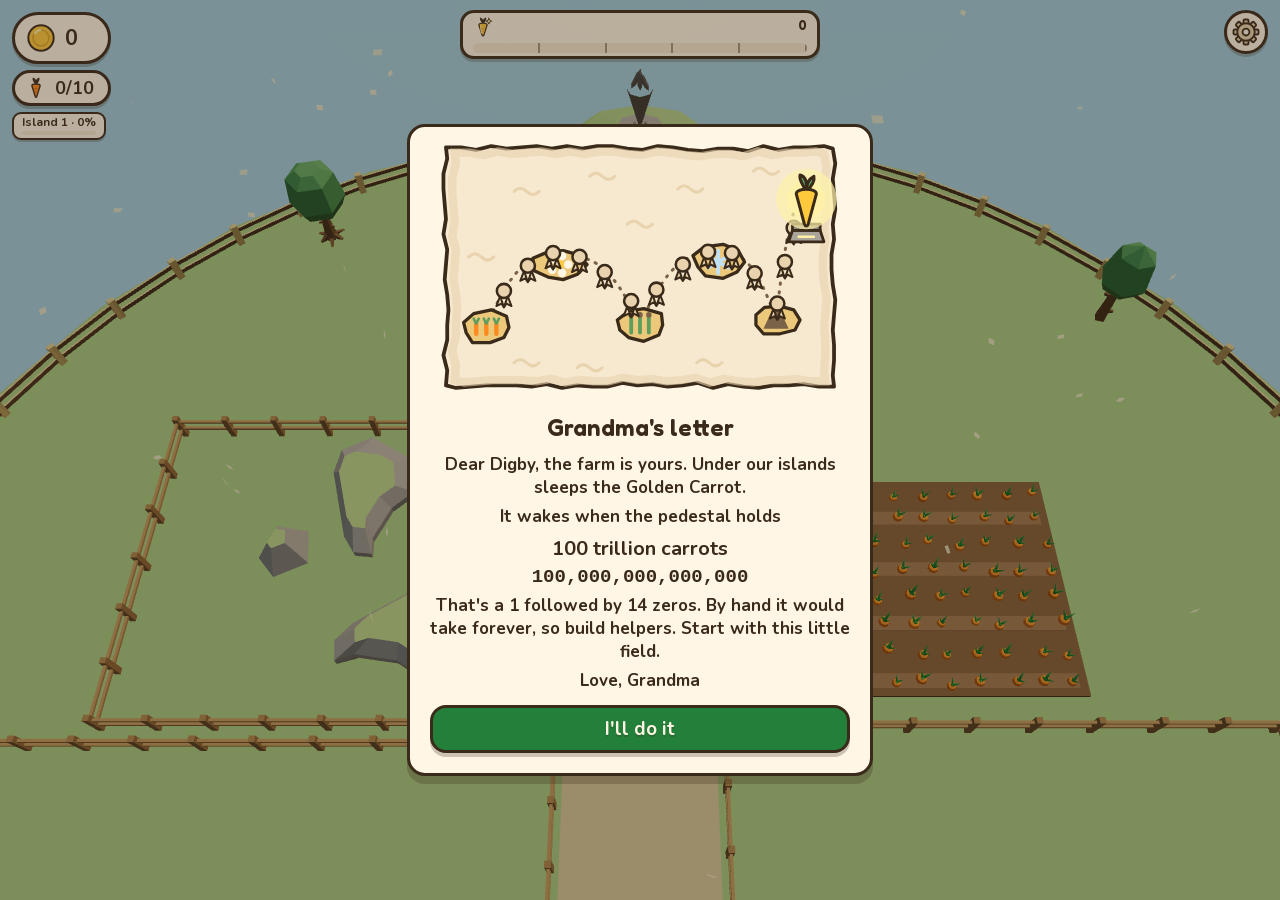
==== commit 70ce512c: "Test build 55 (root-rip 3c9d1c2)" ====
--- a/index.html
+++ b/index.html
@@ -1,59 +1,51 @@
-<!doctype html>
-<html lang="en">
-<head>
-  <meta charset="utf-8" />
-  <meta name="viewport" content="width=device-width, initial-scale=1, maximum-scale=1, user-scalable=no, viewport-fit=cover" />
-  <meta name="theme-color" content="#8FD3FF" />
-  <title>Root Rip</title>
-  <style>html,body{background:#8fd3ff;height:100%;margin:0;overflow:hidden}#loader{z-index:100;color:#3a2a1a;background:#8fd3ff;flex-direction:column;justify-content:center;align-items:center;gap:18px;font-family:Fredoka,ui-rounded,Arial Rounded MT Bold,Trebuchet MS,system-ui,-apple-system,BlinkMacSystemFont,Segoe UI,Roboto,Noto Sans,Ubuntu,Cantarell,Helvetica Neue,sans-serif;transition:opacity .35s;display:flex;position:fixed;top:0;bottom:0;left:0;right:0}#loader.done{opacity:0;pointer-events:none}#loader h1{letter-spacing:1px;text-shadow:0 3px #fff6e5;margin:0;font-size:44px;font-weight:700}#loader .bar{box-sizing:content-box;background:#fff6e5;border:3px solid #3a2a1a;border-radius:9px;width:min(260px,60vw);height:14px;overflow:hidden}#loader .fill{background:#ff8a1f;width:5%;height:100%;transition:width .2s}</style>
-  <script type="module" crossorigin src="./assets/index-DTXIfsMW.js"></script>
-  <link rel="stylesheet" crossorigin href="./assets/index-C_P06rrW.css">
-</head>
-<body>
-  <svg xmlns="http://www.w3.org/2000/svg" style="display:none"><symbol id="i-coin" viewBox="0 0 48 48"><g stroke="#3A2A1A" stroke-width="3" stroke-linejoin="round" stroke-linecap="round"><circle cx="24" cy="24" r="19" fill="#FFC93C"/><circle cx="24" cy="24" r="12" fill="none" stroke="#E0A52B" stroke-width="2.5"/><path d="M15 17c2-3 5-5 8-5" fill="none" stroke="#FFF2A8" stroke-width="3"/></g></symbol><symbol id="i-seed" viewBox="0 0 48 48"><g stroke="#3A2A1A" stroke-width="3" stroke-linejoin="round" stroke-linecap="round"><path d="M24 9c10 9 14 19 7 30-3 4-11 4-14 0C10 28 14 18 24 9z" fill="#FFC93C"/><path d="M19 20c-2 4-2 8 0 11" fill="none" stroke="#FFF2A8" stroke-width="3"/><path d="M24 10c0-5 5-8 11-7 0 6-5 9-11 7z" fill="#5B9E5E"/></g></symbol><symbol id="i-gear" viewBox="0 0 48 48"><g stroke="#3A2A1A" stroke-width="3" stroke-linejoin="round" stroke-linecap="round" fill="#E9D3AE"><rect x="20" y="4" width="8" height="12" rx="2"/><rect x="20" y="4" width="8" height="12" rx="2" transform="rotate(45 24 24)"/><rect x="20" y="4" width="8" height="12" rx="2" transform="rotate(90 24 24)"/><rect x="20" y="4" width="8" height="12" rx="2" transform="rotate(135 24 24)"/><rect x="20" y="4" width="8" height="12" rx="2" transform="rotate(180 24 24)"/><rect x="20" y="4" width="8" height="12" rx="2" transform="rotate(225 24 24)"/><rect x="20" y="4" width="8" height="12" rx="2" transform="rotate(270 24 24)"/><rect x="20" y="4" width="8" height="12" rx="2" transform="rotate(315 24 24)"/><circle cx="24" cy="24" r="14"/><circle cx="24" cy="24" r="5.5" fill="#FFF6E5"/></g></symbol><symbol id="i-speaker" viewBox="0 0 48 48"><g stroke="#3A2A1A" stroke-width="3" stroke-linejoin="round" stroke-linecap="round"><path d="M7 18h9l10-9v30l-10-9H7z" fill="#E9D3AE"/><path d="M32 17c4 4 4 10 0 14M37 12c7 7 7 17 0 24" fill="none"/></g></symbol><symbol id="i-speaker-off" viewBox="0 0 48 48"><g stroke="#3A2A1A" stroke-width="3" stroke-linejoin="round" stroke-linecap="round"><path d="M7 18h9l10-9v30l-10-9H7z" fill="#E9D3AE"/><path d="M32 18l10 12M42 18L32 30" fill="none" stroke="#7A6248" stroke-width="4"/></g></symbol><symbol id="i-book" viewBox="0 0 48 48"><g stroke="#3A2A1A" stroke-width="3" stroke-linejoin="round" stroke-linecap="round"><rect x="9" y="5" width="30" height="38" rx="4" fill="#8C5BC2"/><path d="M9 9a4 4 0 0 1 4-4h5v38h-5a4 4 0 0 1-4-4z" fill="#6F4799"/><path d="M24 18h11l-5.5 17z" fill="#FF8A1F"/><path d="M27.5 18c-1-4 0-6 2-6s3 2 2 6z" fill="#5B9E5E"/></g></symbol><symbol id="i-helper" viewBox="0 0 48 48"><g stroke="#3A2A1A" stroke-width="3" stroke-linejoin="round" stroke-linecap="round"><circle cx="10" cy="20" r="5" fill="#9C6B3F"/><circle cx="38" cy="20" r="5" fill="#9C6B3F"/><circle cx="24" cy="28" r="15" fill="#9C6B3F"/><ellipse cx="24" cy="34" rx="5.5" ry="4" fill="#FF9EB5"/><circle cx="17.5" cy="27" r="1.6" fill="#3A2A1A"/><circle cx="30.5" cy="27" r="1.6" fill="#3A2A1A"/><path d="M12 20C12 7 36 7 36 20z" fill="#FFF6E5"/><rect x="8" y="19" width="32" height="5" rx="2.5" fill="#E9D3AE"/></g></symbol><symbol id="i-carrot" viewBox="0 0 48 48"><g stroke="#3A2A1A" stroke-width="3" stroke-linejoin="round" stroke-linecap="round"><path d="M24 15C20 10 17 7 18 3c4 1 6 5 6 12zM24 15c0-6 2-10 6-12 1 4-2 8-6 12z" fill="#4E9A4A"/><path d="M15 19c0-5 18-5 18 0L25.5 43c-.7 2-2.300 2-3 0z" fill="#FF8A1F"/><path d="M20 26h5M23 33h4" fill="none" stroke="#D96C0A" stroke-width="2.500"/></g></symbol><symbol id="i-lock" viewBox="0 0 48 48"><g stroke="#3A2A1A" stroke-width="3" stroke-linejoin="round" stroke-linecap="round"><path d="M15 21v-6a9 9 0 0 1 18 0v6" fill="none" stroke-width="5"/><path d="M15 21v-6a9 9 0 0 1 18 0v6" fill="none" stroke="#7A6248" stroke-width="2"/><rect x="9" y="21" width="30" height="21" rx="5" fill="#8C5BC2"/><circle cx="24" cy="30" r="3" fill="#3A2A1A"/><rect x="22.500" y="31" width="3" height="6" rx="1.500" fill="#3A2A1A"/></g></symbol><symbol id="i-ad-tv" viewBox="0 0 48 48"><g stroke="#3A2A1A" stroke-width="3" stroke-linejoin="round" stroke-linecap="round"><path d="M24 35v6M15 42h18" fill="none"/><rect x="5" y="8" width="38" height="27" rx="5" fill="#E9D3AE"/><path d="M20 14l12 7.500-12 7.500z" fill="#FFC93C"/></g></symbol><symbol id="i-hat" viewBox="0 0 48 48"><g stroke="#3A2A1A" stroke-width="3" stroke-linejoin="round" stroke-linecap="round"><ellipse cx="24" cy="33" rx="20" ry="7" fill="#EBC87A"/><path d="M12 32C12 12 36 12 36 32z" fill="#EBC87A"/><path d="M12.300 27c4 3 19.400 3 23.400 0l.3 5c-4 3.500-19.500 3.500-23.600 0z" fill="#8C5BC2"/></g></symbol><symbol id="i-arrow" viewBox="0 0 48 48"><path d="M8 24h29M27 12l12 12-12 12" fill="none" stroke="currentColor" stroke-width="5" stroke-linecap="round" stroke-linejoin="round"/></symbol><symbol id="i-check" viewBox="0 0 48 48"><path d="M9 25l10 10 20-23" fill="none" stroke="currentColor" stroke-width="6" stroke-linecap="round" stroke-linejoin="round"/></symbol><symbol id="i-rabbit" viewBox="0 0 48 48"><g stroke="#3A2A1A" stroke-width="3" stroke-linejoin="round" stroke-linecap="round"><ellipse cx="18" cy="14" rx="4" ry="11" fill="#E9D3AE"/><ellipse cx="30" cy="14" rx="4" ry="11" fill="#E9D3AE"/><circle cx="24" cy="30" r="13" fill="#E9D3AE"/><circle cx="19" cy="28" r="1.8" fill="#3A2A1A"/><circle cx="29" cy="28" r="1.8" fill="#3A2A1A"/><ellipse cx="24" cy="33" rx="3" ry="2" fill="#FF9EB5"/></g></symbol><symbol id="i-pad-rack" viewBox="0 0 48 48"><g stroke="#3A2A1A" stroke-width="3" stroke-linejoin="round" stroke-linecap="round"><rect x="10" y="5" width="28" height="38" rx="4" fill="#EBC87A"/><rect x="14" y="11" width="20" height="7" rx="3.5" fill="#FF8A1F"/><rect x="14" y="21" width="20" height="7" rx="3.5" fill="#FF8A1F"/><rect x="14" y="31" width="20" height="7" rx="3.5" fill="#FF8A1F"/></g></symbol><symbol id="i-pad-fork" viewBox="0 0 48 48"><g stroke="#3A2A1A" stroke-width="3" stroke-linejoin="round" stroke-linecap="round"><rect x="21.5" y="3" width="5" height="20" rx="2.5" fill="#EBC87A"/><rect x="11" y="20" width="26" height="6" rx="3" fill="#FF8A1F"/><rect x="13" y="25" width="4.5" height="17" rx="2.2" fill="#FF8A1F"/><rect x="21.8" y="25" width="4.5" height="17" rx="2.2" fill="#FF8A1F"/><rect x="30.5" y="25" width="4.5" height="17" rx="2.2" fill="#FF8A1F"/></g></symbol><symbol id="i-pad-rake" viewBox="0 0 48 48"><g stroke="#3A2A1A" stroke-width="3" stroke-linejoin="round" stroke-linecap="round"><rect x="22" y="3" width="4" height="22" rx="2" fill="#EBC87A"/><rect x="7" y="23" width="34" height="6" rx="3" fill="#FF8A1F"/><rect x="8.5" y="28" width="3.4" height="12" rx="1.7" fill="#FF8A1F"/><rect x="15.7" y="28" width="3.4" height="12" rx="1.7" fill="#FF8A1F"/><rect x="22.9" y="28" width="3.4" height="12" rx="1.7" fill="#FF8A1F"/><rect x="30.1" y="28" width="3.4" height="12" rx="1.7" fill="#FF8A1F"/><rect x="37.3" y="28" width="3.4" height="12" rx="1.7" fill="#FF8A1F"/></g></symbol><symbol id="i-pad-vacuum" viewBox="0 0 48 48"><g stroke="#3A2A1A" stroke-width="3" stroke-linejoin="round" stroke-linecap="round"><rect x="8" y="17" width="20" height="14" rx="5" fill="#FF8A1F"/><polygon points="28,19 41,11 41,37 28,29" fill="#FFF6E5"/><rect x="14" y="5" width="6" height="12" rx="2" fill="#EBC87A"/><circle cx="17" cy="36" r="4" fill="#7A6248"/></g></symbol><symbol id="i-pad-tractor" viewBox="0 0 48 48"><g stroke="#3A2A1A" stroke-width="3" stroke-linejoin="round" stroke-linecap="round"><rect x="7" y="9" width="11" height="11" rx="2" fill="#FF8A1F"/><rect x="15" y="17" width="23" height="12" rx="3" fill="#FF8A1F"/><rect x="32" y="6" width="3.5" height="12" rx="1.7" fill="#7A6248"/><circle cx="15" cy="32" r="9" fill="#7A6248"/><circle cx="15" cy="32" r="3.4" fill="#FFC93C"/><circle cx="37" cy="35" r="6" fill="#7A6248"/><circle cx="37" cy="35" r="2.2" fill="#FFC93C"/></g></symbol><symbol id="i-pad-speed" viewBox="0 0 48 48"><g stroke="#3A2A1A" stroke-width="3" stroke-linejoin="round" stroke-linecap="round"><polygon points="5,9 19,24 5,39 13,39 27,24 13,9" fill="#FF8A1F"/><polygon points="22,9 36,24 22,39 30,39 44,24 30,9" fill="#FF8A1F"/></g></symbol><symbol id="i-pad-price" viewBox="0 0 48 48"><g stroke="#3A2A1A" stroke-width="3" stroke-linejoin="round" stroke-linecap="round"><polygon points="5,27 23,9 42,9 42,28 24,43" fill="#FF8A1F"/><circle cx="33.5" cy="17.5" r="3.5" fill="#FFF6E5"/><circle cx="23" cy="28" r="7" fill="#FFC93C"/></g></symbol><symbol id="i-pad-rip" viewBox="0 0 48 48"><g stroke="#3A2A1A" stroke-width="3" stroke-linejoin="round" stroke-linecap="round"><circle cx="24" cy="24" r="20" fill="none" stroke="#3A2A1A" stroke-width="7"/><circle cx="24" cy="24" r="20" fill="none" stroke="#FF8A1F" stroke-width="3"/><circle cx="24" cy="24" r="12" fill="none" stroke="#3A2A1A" stroke-width="7"/><circle cx="24" cy="24" r="12" fill="none" stroke="#FF8A1F" stroke-width="3"/><circle cx="24" cy="24" r="5" fill="#FF8A1F"/></g></symbol><symbol id="i-pad-mole" viewBox="0 0 48 48"><g stroke="#3A2A1A" stroke-width="3" stroke-linejoin="round" stroke-linecap="round"><circle cx="10" cy="20" r="5" fill="#9C6B3F"/><circle cx="38" cy="20" r="5" fill="#9C6B3F"/><circle cx="24" cy="28" r="15" fill="#9C6B3F"/><ellipse cx="24" cy="34" rx="5.5" ry="4" fill="#FF9EB5"/><circle cx="17.5" cy="27" r="1.7" fill="#3A2A1A"/><circle cx="30.5" cy="27" r="1.7" fill="#3A2A1A"/><path d="M12 20C12 7 36 7 36 20z" fill="#FFF6E5" /><rect x="8" y="19" width="32" height="5" rx="2.5" fill="#E9D3AE"/></g></symbol><symbol id="i-pad-moletools" viewBox="0 0 48 48"><g stroke="#3A2A1A" stroke-width="3" stroke-linejoin="round" stroke-linecap="round"><rect x="22" y="4" width="4" height="20" rx="2" fill="#9C6B3F"/><rect x="16" y="3" width="16" height="5" rx="2.5" fill="#9C6B3F"/><path d="M24 44C13 38 13 27 15 23H33C35 27 35 38 24 44Z" fill="#FFF6E5" /></g></symbol><symbol id="i-pad-barrow" viewBox="0 0 48 48"><g stroke="#3A2A1A" stroke-width="3" stroke-linejoin="round" stroke-linecap="round"><polygon points="14,18 22,9 26,18" fill="#FF8A1F"/><polygon points="25,18 32,10 36,18" fill="#FF8A1F"/><polygon points="7,19 37,19 32,33 13,33" fill="#3A8FD6"/><circle cx="36" cy="35" r="6" fill="#7A6248"/><circle cx="36" cy="35" r="2.2" fill="#FFF6E5"/><path d="M13 33L9 42M7 19L3 12" fill="none" /></g></symbol><symbol id="i-pad-belt" viewBox="0 0 48 48"><g stroke="#3A2A1A" stroke-width="3" stroke-linejoin="round" stroke-linecap="round"><rect x="4" y="24" width="40" height="12" rx="6" fill="#3A8FD6"/><circle cx="11" cy="30" r="3" fill="#FFF6E5"/><circle cx="24" cy="30" r="3" fill="#FFF6E5"/><circle cx="37" cy="30" r="3" fill="#FFF6E5"/><ellipse cx="15" cy="19" rx="6" ry="3.4" fill="#FF8A1F"/><ellipse cx="33" cy="19" rx="6" ry="3.4" fill="#FF8A1F"/><rect x="9" y="36" width="30" height="5" rx="2" fill="#7A6248"/></g></symbol><symbol id="i-pad-truck" viewBox="0 0 48 48"><g stroke="#3A2A1A" stroke-width="3" stroke-linejoin="round" stroke-linecap="round"><rect x="3" y="20" width="24" height="11" rx="2" fill="#3A8FD6"/><polygon points="5,20 7,15 25,15 27,20" fill="#FFF6E5"/><polygon points="9,19 13,6 17,19" fill="#FF8A1F"/><polygon points="15,19 20,4 25,19" fill="#FF8A1F"/><path d="M27 17H37L45 26V31H27Z" fill="#3A8FD6" /><polygon points="30,20 36,20 41,26 30,26" fill="#FFF6E5"/><circle cx="12" cy="34" r="5.5" fill="#7A6248"/><circle cx="12" cy="34" r="2" fill="#FFF6E5"/><circle cx="36" cy="34" r="5.5" fill="#7A6248"/><circle cx="36" cy="34" r="2" fill="#FFF6E5"/></g></symbol><symbol id="i-pad-pile" viewBox="0 0 48 48"><g stroke="#3A2A1A" stroke-width="3" stroke-linejoin="round" stroke-linecap="round"><ellipse cx="24" cy="38" rx="20" ry="6" fill="#80603F"/><ellipse cx="24" cy="37" rx="15" ry="4" fill="#5E3B1E"/><polygon points="8,36 14,17 20,36" fill="#FF8A1F"/><polygon points="28,36 34,17 40,36" fill="#FF8A1F"/><polygon points="17,35 24,9 31,35" fill="#FF8A1F"/><path d="M24 9L21 3M24 9L27 3M14 17L11 12M34 17L37 12" fill="none" stroke="#4E9A4A" stroke-width="3" stroke-linecap="round"/></g></symbol><symbol id="i-pad-robot" viewBox="0 0 48 48"><g stroke="#3A2A1A" stroke-width="3" stroke-linejoin="round" stroke-linecap="round"><rect x="5" y="17" width="6" height="11" rx="2" fill="#3A8FD6"/><rect x="37" y="17" width="6" height="11" rx="2" fill="#3A8FD6"/><rect x="10" y="11" width="28" height="23" rx="6" fill="#3A8FD6"/><path d="M24 11V5" fill="none" /><circle cx="24" cy="5" r="3" fill="#FFC93C"/><circle cx="18" cy="21" r="4" fill="#FFF6E5"/><circle cx="30" cy="21" r="4" fill="#FFF6E5"/><circle cx="18" cy="21" r="1.5" fill="#3A2A1A"/><circle cx="30" cy="21" r="1.5" fill="#3A2A1A"/><rect x="16.5" y="28" width="15" height="3" rx="1.5" fill="#FFF6E5"/><rect x="14" y="36" width="20" height="6" rx="2" fill="#3A8FD6"/></g></symbol><symbol id="i-pad-drone" viewBox="0 0 48 48"><g stroke="#3A2A1A" stroke-width="3" stroke-linejoin="round" stroke-linecap="round"><path d="M24 26L10 19M24 26L38 19M24 26L12 35M24 26L36 35" fill="none" /><ellipse cx="9" cy="18" rx="7" ry="2.6" fill="#FFF6E5"/><ellipse cx="39" cy="18" rx="7" ry="2.6" fill="#FFF6E5"/><ellipse cx="11" cy="34" rx="6" ry="2.4" fill="#FFF6E5"/><ellipse cx="37" cy="34" rx="6" ry="2.4" fill="#FFF6E5"/><ellipse cx="24" cy="26" rx="9" ry="6" fill="#3A8FD6"/><circle cx="24" cy="27" r="2.6" fill="#FFF6E5"/><rect x="19" y="36" width="10" height="7" rx="1.5" fill="#EBC87A"/></g></symbol><symbol id="i-pad-scarecrow" viewBox="0 0 48 48"><g stroke="#3A2A1A" stroke-width="3" stroke-linejoin="round" stroke-linecap="round"><path d="M24 14V44M6 24H42" fill="none" stroke="#80603F" stroke-width="5"/><circle cx="24" cy="17" r="8" fill="#EBC87A"/><polygon points="13,13 35,13 31,4 17,4" fill="#FF8A1F"/><rect x="11" y="11" width="26" height="4" rx="2" fill="#FFC93C"/><circle cx="21" cy="18" r="1.2" fill="#3A2A1A"/><circle cx="27" cy="18" r="1.2" fill="#3A2A1A"/></g></symbol><symbol id="i-pad-sprinkler" viewBox="0 0 48 48"><g stroke="#3A2A1A" stroke-width="3" stroke-linejoin="round" stroke-linecap="round"><rect x="20" y="28" width="8" height="14" rx="2" fill="#8C5BC2"/><ellipse cx="24" cy="27" rx="8" ry="5.5" fill="#8C5BC2"/><path transform="translate(11 17)" d="M0 -6 C5 0 5 5 0 5 C-5 5 -5 0 0 -6Z" fill="#BFE0F5"/><path transform="translate(24 10)" d="M0 -6 C5 0 5 5 0 5 C-5 5 -5 0 0 -6Z" fill="#BFE0F5"/><path transform="translate(37 17)" d="M0 -6 C5 0 5 5 0 5 C-5 5 -5 0 0 -6Z" fill="#BFE0F5"/><path transform="translate(17 7)" d="M0 -6 C5 0 5 5 0 5 C-5 5 -5 0 0 -6Z" fill="#BFE0F5"/><path transform="translate(31 7)" d="M0 -6 C5 0 5 5 0 5 C-5 5 -5 0 0 -6Z" fill="#BFE0F5"/></g></symbol><symbol id="i-pad-gate" viewBox="0 0 48 48"><g stroke="#3A2A1A" stroke-width="3" stroke-linejoin="round" stroke-linecap="round"><rect x="5" y="14" width="7" height="28" rx="1.5" fill="#8C5BC2"/><rect x="36" y="14" width="7" height="28" rx="1.5" fill="#8C5BC2"/><rect x="13" y="20" width="10" height="22" rx="1" fill="#EBC87A"/><rect x="25" y="20" width="10" height="22" rx="1" fill="#EBC87A"/><rect x="3" y="7" width="42" height="9" rx="2.5" fill="#8C5BC2"/><circle cx="24" cy="31" r="3.2" fill="#FFC93C"/></g></symbol></svg>
-  <div id="app">
-    <canvas id="game"></canvas>
-    <div id="vignette"></div>
-    <div id="speed-lines" class="hidden"></div>
-    <div id="rainbow" class="hidden"></div>
-    <div id="ui">
-      <div id="hud-top">
-        <div class="pill" id="coin-pill">
-          <svg width="32" height="32" aria-hidden="true"><use href="#i-coin"/></svg>
-          <span id="coins">0</span>
-          <small id="income" class="hidden"></small>
-          <small id="boost" class="hidden"></small>
-          <small id="boost2" class="hidden"></small>
-          <small id="combo" class="hidden"></small>
-        </div>
-        <div class="pill hidden" id="count-pill">
-          <svg width="30" height="30" aria-hidden="true"><use href="#i-carrot"/></svg>
-          <span id="count">0</span>
-        </div>
-      </div>
-      <button id="mute-btn" class="ui" aria-label="Sound on or off"><svg width="34" height="34"><use id="mute-icon" href="#i-speaker"/></svg></button>
-      <button id="rip-btn" class="ui" aria-label="Root Rip"><span class="rip-label">ROOT<br>RIP!</span><span class="rip-hand"></span></button>
-      <button id="pause-btn" class="ui" aria-label="Pause and settings"><svg width="34" height="34"><use href="#i-gear"/></svg></button>
-      <button id="book-btn" class="ui" aria-label="Farm Book"><svg width="42" height="42"><use href="#i-book"/></svg><span id="book-dot" class="hidden"></span></button>
-      <button id="goal-strip" class="ui hidden"><span id="goal-text"></span><b id="goal-num"></b></button>
-      <button id="rank" class="ui"><span id="rank-text"></span><b id="rank-num"></b><i id="rank-fill"></i></button>
-      <div id="spot" class="hidden"><div id="spot-hole" class="hidden"></div><div id="spot-card"><div id="spot-badge"></div><h3 id="spot-title"></h3><p id="spot-text"></p><button id="spot-ok" class="btn primary hidden">Got it</button></div></div>
-      <div id="modal-root"></div>
-      <div id="labels"></div>
-      <div id="caption" class="pill hidden"></div>
-      <div id="tutorial" class="pill hidden"></div>
-      <div id="raid-alert" class="pill hidden"><svg width="26" height="26" aria-hidden="true"><use href="#i-rabbit"/></svg><span id="raid-alert-text"></span></div>
-      <div id="hint" class="hidden"><span class="dot"></span><span id="hint-text">Drag to move</span></div>
-      <div id="stick" class="hidden"><div id="knob"></div></div>
-    </div>
-  </div>
-  <div id="loader">
-    <h1>ROOT RIP</h1>
-    <svg viewBox="0 0 32 32" width="64" height="64" aria-hidden="true">
-      <path d="M16 8 C9 8 7 14 8 18 L16 30 L24 18 C25 14 23 8 16 8Z" fill="#FF8A1F" stroke="#3A2A1A" stroke-width="2" stroke-linejoin="round"/>
-      <path d="M16 8 C13 3 9 3 8 5 M16 8 C16 2 18 1 20 2 M16 8 C19 4 23 4 24 6" fill="none" stroke="#3FA34D" stroke-width="3" stroke-linecap="round"/>
-    </svg>
-    <div class="bar"><div class="fill" id="loader-fill"></div></div>
-  </div>
-</body>
-</html>
+<!doctype html>
+<html lang="en">
+<head>
+  <meta charset="utf-8" />
+  <meta name="viewport" content="width=device-width, initial-scale=1, maximum-scale=1, user-scalable=no, viewport-fit=cover" />
+  <meta name="theme-color" content="#8FD3FF" />
+  <title>Root Rip: Carrot Tycoon</title>
+  <style>html,body{background:#8fd3ff;height:100%;margin:0;overflow:hidden}#loader{z-index:100;color:#3a2a1a;background:#8fd3ff;flex-direction:column;justify-content:center;align-items:center;gap:18px;font-family:Fredoka,ui-rounded,Arial Rounded MT Bold,Trebuchet MS,system-ui,-apple-system,BlinkMacSystemFont,Segoe UI,Roboto,Noto Sans,Ubuntu,Cantarell,Helvetica Neue,sans-serif;transition:opacity .35s;display:flex;position:fixed;top:0;bottom:0;left:0;right:0}#loader.done{opacity:0;pointer-events:none}#loader h1{letter-spacing:1px;text-shadow:0 3px #fff6e5;text-align:center;margin:0;font-size:44px;font-weight:700;line-height:1.05}#loader h1 small{letter-spacing:3px;color:#ff8a1f;font-size:22px;display:block}#loader .bar{box-sizing:content-box;background:#fff6e5;border:3px solid #3a2a1a;border-radius:9px;width:min(260px,60vw);height:14px;overflow:hidden}#loader .fill{background:#ff8a1f;width:5%;height:100%;transition:width .2s}</style>
+  <script type="module" crossorigin src="./assets/index-lF0SsL1N.js"></script>
+  <link rel="stylesheet" crossorigin href="./assets/index-1Nms8WVr.css">
+</head>
+<body>
+  <svg xmlns="http://www.w3.org/2000/svg" style="display:none"><symbol id="i-coin" viewBox="0 0 48 48"><g stroke="#3A2A1A" stroke-width="3" stroke-linejoin="round" stroke-linecap="round"><circle cx="24" cy="24" r="19" fill="#FFC93C"/><circle cx="24" cy="24" r="12" fill="none" stroke="#E0A52B" stroke-width="2.5"/><path d="M15 17c2-3 5-5 8-5" fill="none" stroke="#FFF2A8" stroke-width="3"/></g></symbol><symbol id="i-seed" viewBox="0 0 48 48"><g stroke="#3A2A1A" stroke-width="3" stroke-linejoin="round" stroke-linecap="round"><path d="M24 9c10 9 14 19 7 30-3 4-11 4-14 0C10 28 14 18 24 9z" fill="#FFC93C"/><path d="M19 20c-2 4-2 8 0 11" fill="none" stroke="#FFF2A8" stroke-width="3"/><path d="M24 10c0-5 5-8 11-7 0 6-5 9-11 7z" fill="#5B9E5E"/></g></symbol><symbol id="i-gear" viewBox="0 0 48 48"><g stroke="#3A2A1A" stroke-width="3" stroke-linejoin="round" stroke-linecap="round" fill="#E9D3AE"><rect x="20" y="4" width="8" height="12" rx="2"/><rect x="20" y="4" width="8" height="12" rx="2" transform="rotate(45 24 24)"/><rect x="20" y="4" width="8" height="12" rx="2" transform="rotate(90 24 24)"/><rect x="20" y="4" width="8" height="12" rx="2" transform="rotate(135 24 24)"/><rect x="20" y="4" width="8" height="12" rx="2" transform="rotate(180 24 24)"/><rect x="20" y="4" width="8" height="12" rx="2" transform="rotate(225 24 24)"/><rect x="20" y="4" width="8" height="12" rx="2" transform="rotate(270 24 24)"/><rect x="20" y="4" width="8" height="12" rx="2" transform="rotate(315 24 24)"/><circle cx="24" cy="24" r="14"/><circle cx="24" cy="24" r="5.5" fill="#FFF6E5"/></g></symbol><symbol id="i-speaker" viewBox="0 0 48 48"><g stroke="#3A2A1A" stroke-width="3" stroke-linejoin="round" stroke-linecap="round"><path d="M7 18h9l10-9v30l-10-9H7z" fill="#E9D3AE"/><path d="M32 17c4 4 4 10 0 14M37 12c7 7 7 17 0 24" fill="none"/></g></symbol><symbol id="i-speaker-off" viewBox="0 0 48 48"><g stroke="#3A2A1A" stroke-width="3" stroke-linejoin="round" stroke-linecap="round"><path d="M7 18h9l10-9v30l-10-9H7z" fill="#E9D3AE"/><path d="M32 18l10 12M42 18L32 30" fill="none" stroke="#7A6248" stroke-width="4"/></g></symbol><symbol id="i-book" viewBox="0 0 48 48"><g stroke="#3A2A1A" stroke-width="3" stroke-linejoin="round" stroke-linecap="round"><rect x="9" y="5" width="30" height="38" rx="4" fill="#8C5BC2"/><path d="M9 9a4 4 0 0 1 4-4h5v38h-5a4 4 0 0 1-4-4z" fill="#6F4799"/><path d="M24 18h11l-5.5 17z" fill="#FF8A1F"/><path d="M27.5 18c-1-4 0-6 2-6s3 2 2 6z" fill="#5B9E5E"/></g></symbol><symbol id="i-helper" viewBox="0 0 48 48"><g stroke="#3A2A1A" stroke-width="3" stroke-linejoin="round" stroke-linecap="round"><circle cx="10" cy="20" r="5" fill="#9C6B3F"/><circle cx="38" cy="20" r="5" fill="#9C6B3F"/><circle cx="24" cy="28" r="15" fill="#9C6B3F"/><ellipse cx="24" cy="34" rx="5.5" ry="4" fill="#FF9EB5"/><circle cx="17.5" cy="27" r="1.6" fill="#3A2A1A"/><circle cx="30.5" cy="27" r="1.6" fill="#3A2A1A"/><path d="M12 20C12 7 36 7 36 20z" fill="#FFF6E5"/><rect x="8" y="19" width="32" height="5" rx="2.5" fill="#E9D3AE"/></g></symbol><symbol id="i-carrot" viewBox="0 0 48 48"><g stroke="#3A2A1A" stroke-width="3" stroke-linejoin="round" stroke-linecap="round"><path d="M24 15C20 10 17 7 18 3c4 1 6 5 6 12zM24 15c0-6 2-10 6-12 1 4-2 8-6 12z" fill="#4E9A4A"/><path d="M15 19c0-5 18-5 18 0L25.5 43c-.7 2-2.300 2-3 0z" fill="#FF8A1F"/><path d="M20 26h5M23 33h4" fill="none" stroke="#D96C0A" stroke-width="2.500"/></g></symbol><symbol id="i-lock" viewBox="0 0 48 48"><g stroke="#3A2A1A" stroke-width="3" stroke-linejoin="round" stroke-linecap="round"><path d="M15 21v-6a9 9 0 0 1 18 0v6" fill="none" stroke-width="5"/><path d="M15 21v-6a9 9 0 0 1 18 0v6" fill="none" stroke="#7A6248" stroke-width="2"/><rect x="9" y="21" width="30" height="21" rx="5" fill="#8C5BC2"/><circle cx="24" cy="30" r="3" fill="#3A2A1A"/><rect x="22.500" y="31" width="3" height="6" rx="1.500" fill="#3A2A1A"/></g></symbol><symbol id="i-ad-tv" viewBox="0 0 48 48"><g stroke="#3A2A1A" stroke-width="3" stroke-linejoin="round" stroke-linecap="round"><path d="M24 35v6M15 42h18" fill="none"/><rect x="5" y="8" width="38" height="27" rx="5" fill="#E9D3AE"/><path d="M20 14l12 7.500-12 7.500z" fill="#FFC93C"/></g></symbol><symbol id="i-hat" viewBox="0 0 48 48"><g stroke="#3A2A1A" stroke-width="3" stroke-linejoin="round" stroke-linecap="round"><ellipse cx="24" cy="33" rx="20" ry="7" fill="#EBC87A"/><path d="M12 32C12 12 36 12 36 32z" fill="#EBC87A"/><path d="M12.300 27c4 3 19.400 3 23.400 0l.3 5c-4 3.500-19.500 3.500-23.600 0z" fill="#8C5BC2"/></g></symbol><symbol id="i-arrow" viewBox="0 0 48 48"><path d="M8 24h29M27 12l12 12-12 12" fill="none" stroke="currentColor" stroke-width="5" stroke-linecap="round" stroke-linejoin="round"/></symbol><symbol id="i-check" viewBox="0 0 48 48"><path d="M9 25l10 10 20-23" fill="none" stroke="currentColor" stroke-width="6" stroke-linecap="round" stroke-linejoin="round"/></symbol><symbol id="i-rabbit" viewBox="0 0 48 48"><g stroke="#3A2A1A" stroke-width="3" stroke-linejoin="round" stroke-linecap="round"><ellipse cx="18" cy="14" rx="4" ry="11" fill="#E9D3AE"/><ellipse cx="30" cy="14" rx="4" ry="11" fill="#E9D3AE"/><circle cx="24" cy="30" r="13" fill="#E9D3AE"/><circle cx="19" cy="28" r="1.8" fill="#3A2A1A"/><circle cx="29" cy="28" r="1.8" fill="#3A2A1A"/><ellipse cx="24" cy="33" rx="3" ry="2" fill="#FF9EB5"/></g></symbol><symbol id="i-pad-rack" viewBox="0 0 48 48"><g stroke="#3A2A1A" stroke-width="3" stroke-linejoin="round" stroke-linecap="round"><rect x="10" y="5" width="28" height="38" rx="4" fill="#EBC87A"/><rect x="14" y="11" width="20" height="7" rx="3.5" fill="#FF8A1F"/><rect x="14" y="21" width="20" height="7" rx="3.5" fill="#FF8A1F"/><rect x="14" y="31" width="20" height="7" rx="3.5" fill="#FF8A1F"/></g></symbol><symbol id="i-pad-fork" viewBox="0 0 48 48"><g stroke="#3A2A1A" stroke-width="3" stroke-linejoin="round" stroke-linecap="round"><rect x="21.5" y="3" width="5" height="20" rx="2.5" fill="#EBC87A"/><rect x="11" y="20" width="26" height="6" rx="3" fill="#FF8A1F"/><rect x="13" y="25" width="4.5" height="17" rx="2.2" fill="#FF8A1F"/><rect x="21.8" y="25" width="4.5" height="17" rx="2.2" fill="#FF8A1F"/><rect x="30.5" y="25" width="4.5" height="17" rx="2.2" fill="#FF8A1F"/></g></symbol><symbol id="i-pad-rake" viewBox="0 0 48 48"><g stroke="#3A2A1A" stroke-width="3" stroke-linejoin="round" stroke-linecap="round"><rect x="22" y="3" width="4" height="22" rx="2" fill="#EBC87A"/><rect x="7" y="23" width="34" height="6" rx="3" fill="#FF8A1F"/><rect x="8.5" y="28" width="3.4" height="12" rx="1.7" fill="#FF8A1F"/><rect x="15.7" y="28" width="3.4" height="12" rx="1.7" fill="#FF8A1F"/><rect x="22.9" y="28" width="3.4" height="12" rx="1.7" fill="#FF8A1F"/><rect x="30.1" y="28" width="3.4" height="12" rx="1.7" fill="#FF8A1F"/><rect x="37.3" y="28" width="3.4" height="12" rx="1.7" fill="#FF8A1F"/></g></symbol><symbol id="i-pad-vacuum" viewBox="0 0 48 48"><g stroke="#3A2A1A" stroke-width="3" stroke-linejoin="round" stroke-linecap="round"><rect x="8" y="17" width="20" height="14" rx="5" fill="#FF8A1F"/><polygon points="28,19 41,11 41,37 28,29" fill="#FFF6E5"/><rect x="14" y="5" width="6" height="12" rx="2" fill="#EBC87A"/><circle cx="17" cy="36" r="4" fill="#7A6248"/></g></symbol><symbol id="i-pad-tractor" viewBox="0 0 48 48"><g stroke="#3A2A1A" stroke-width="3" stroke-linejoin="round" stroke-linecap="round"><rect x="7" y="9" width="11" height="11" rx="2" fill="#FF8A1F"/><rect x="15" y="17" width="23" height="12" rx="3" fill="#FF8A1F"/><rect x="32" y="6" width="3.5" height="12" rx="1.7" fill="#7A6248"/><circle cx="15" cy="32" r="9" fill="#7A6248"/><circle cx="15" cy="32" r="3.4" fill="#FFC93C"/><circle cx="37" cy="35" r="6" fill="#7A6248"/><circle cx="37" cy="35" r="2.2" fill="#FFC93C"/></g></symbol><symbol id="i-pad-speed" viewBox="0 0 48 48"><g stroke="#3A2A1A" stroke-width="3" stroke-linejoin="round" stroke-linecap="round"><polygon points="5,9 19,24 5,39 13,39 27,24 13,9" fill="#FF8A1F"/><polygon points="22,9 36,24 22,39 30,39 44,24 30,9" fill="#FF8A1F"/></g></symbol><symbol id="i-pad-price" viewBox="0 0 48 48"><g stroke="#3A2A1A" stroke-width="3" stroke-linejoin="round" stroke-linecap="round"><polygon points="5,27 23,9 42,9 42,28 24,43" fill="#FF8A1F"/><circle cx="33.5" cy="17.5" r="3.5" fill="#FFF6E5"/><circle cx="23" cy="28" r="7" fill="#FFC93C"/></g></symbol><symbol id="i-pad-rip" viewBox="0 0 48 48"><g stroke="#3A2A1A" stroke-width="3" stroke-linejoin="round" stroke-linecap="round"><circle cx="24" cy="24" r="20" fill="none" stroke="#3A2A1A" stroke-width="7"/><circle cx="24" cy="24" r="20" fill="none" stroke="#FF8A1F" stroke-width="3"/><circle cx="24" cy="24" r="12" fill="none" stroke="#3A2A1A" stroke-width="7"/><circle cx="24" cy="24" r="12" fill="none" stroke="#FF8A1F" stroke-width="3"/><circle cx="24" cy="24" r="5" fill="#FF8A1F"/></g></symbol><symbol id="i-pad-mole" viewBox="0 0 48 48"><g stroke="#3A2A1A" stroke-width="3" stroke-linejoin="round" stroke-linecap="round"><circle cx="10" cy="20" r="5" fill="#9C6B3F"/><circle cx="38" cy="20" r="5" fill="#9C6B3F"/><circle cx="24" cy="28" r="15" fill="#9C6B3F"/><ellipse cx="24" cy="34" rx="5.5" ry="4" fill="#FF9EB5"/><circle cx="17.5" cy="27" r="1.7" fill="#3A2A1A"/><circle cx="30.5" cy="27" r="1.7" fill="#3A2A1A"/><path d="M12 20C12 7 36 7 36 20z" fill="#FFF6E5" /><rect x="8" y="19" width="32" height="5" rx="2.5" fill="#E9D3AE"/></g></symbol><symbol id="i-pad-moletools" viewBox="0 0 48 48"><g stroke="#3A2A1A" stroke-width="3" stroke-linejoin="round" stroke-linecap="round"><rect x="22" y="4" width="4" height="20" rx="2" fill="#9C6B3F"/><rect x="16" y="3" width="16" height="5" rx="2.5" fill="#9C6B3F"/><path d="M24 44C13 38 13 27 15 23H33C35 27 35 38 24 44Z" fill="#FFF6E5" /></g></symbol><symbol id="i-pad-barrow" viewBox="0 0 48 48"><g stroke="#3A2A1A" stroke-width="3" stroke-linejoin="round" stroke-linecap="round"><polygon points="14,18 22,9 26,18" fill="#FF8A1F"/><polygon points="25,18 32,10 36,18" fill="#FF8A1F"/><polygon points="7,19 37,19 32,33 13,33" fill="#3A8FD6"/><circle cx="36" cy="35" r="6" fill="#7A6248"/><circle cx="36" cy="35" r="2.2" fill="#FFF6E5"/><path d="M13 33L9 42M7 19L3 12" fill="none" /></g></symbol><symbol id="i-pad-belt" viewBox="0 0 48 48"><g stroke="#3A2A1A" stroke-width="3" stroke-linejoin="round" stroke-linecap="round"><rect x="4" y="24" width="40" height="12" rx="6" fill="#3A8FD6"/><circle cx="11" cy="30" r="3" fill="#FFF6E5"/><circle cx="24" cy="30" r="3" fill="#FFF6E5"/><circle cx="37" cy="30" r="3" fill="#FFF6E5"/><ellipse cx="15" cy="19" rx="6" ry="3.4" fill="#FF8A1F"/><ellipse cx="33" cy="19" rx="6" ry="3.4" fill="#FF8A1F"/><rect x="9" y="36" width="30" height="5" rx="2" fill="#7A6248"/></g></symbol><symbol id="i-pad-truck" viewBox="0 0 48 48"><g stroke="#3A2A1A" stroke-width="3" stroke-linejoin="round" stroke-linecap="round"><rect x="3" y="20" width="24" height="11" rx="2" fill="#3A8FD6"/><polygon points="5,20 7,15 25,15 27,20" fill="#FFF6E5"/><polygon points="9,19 13,6 17,19" fill="#FF8A1F"/><polygon points="15,19 20,4 25,19" fill="#FF8A1F"/><path d="M27 17H37L45 26V31H27Z" fill="#3A8FD6" /><polygon points="30,20 36,20 41,26 30,26" fill="#FFF6E5"/><circle cx="12" cy="34" r="5.5" fill="#7A6248"/><circle cx="12" cy="34" r="2" fill="#FFF6E5"/><circle cx="36" cy="34" r="5.5" fill="#7A6248"/><circle cx="36" cy="34" r="2" fill="#FFF6E5"/></g></symbol><symbol id="i-pad-pile" viewBox="0 0 48 48"><g stroke="#3A2A1A" stroke-width="3" stroke-linejoin="round" stroke-linecap="round"><ellipse cx="24" cy="38" rx="20" ry="6" fill="#80603F"/><ellipse cx="24" cy="37" rx="15" ry="4" fill="#5E3B1E"/><polygon points="8,36 14,17 20,36" fill="#FF8A1F"/><polygon points="28,36 34,17 40,36" fill="#FF8A1F"/><polygon points="17,35 24,9 31,35" fill="#FF8A1F"/><path d="M24 9L21 3M24 9L27 3M14 17L11 12M34 17L37 12" fill="none" stroke="#4E9A4A" stroke-width="3" stroke-linecap="round"/></g></symbol><symbol id="i-pad-robot" viewBox="0 0 48 48"><g stroke="#3A2A1A" stroke-width="3" stroke-linejoin="round" stroke-linecap="round"><rect x="5" y="17" width="6" height="11" rx="2" fill="#3A8FD6"/><rect x="37" y="17" width="6" height="11" rx="2" fill="#3A8FD6"/><rect x="10" y="11" width="28" height="23" rx="6" fill="#3A8FD6"/><path d="M24 11V5" fill="none" /><circle cx="24" cy="5" r="3" fill="#FFC93C"/><circle cx="18" cy="21" r="4" fill="#FFF6E5"/><circle cx="30" cy="21" r="4" fill="#FFF6E5"/><circle cx="18" cy="21" r="1.5" fill="#3A2A1A"/><circle cx="30" cy="21" r="1.5" fill="#3A2A1A"/><rect x="16.5" y="28" width="15" height="3" rx="1.5" fill="#FFF6E5"/><rect x="14" y="36" width="20" height="6" rx="2" fill="#3A8FD6"/></g></symbol><symbol id="i-pad-drone" viewBox="0 0 48 48"><g stroke="#3A2A1A" stroke-width="3" stroke-linejoin="round" stroke-linecap="round"><path d="M24 26L10 19M24 26L38 19M24 26L12 35M24 26L36 35" fill="none" /><ellipse cx="9" cy="18" rx="7" ry="2.6" fill="#FFF6E5"/><ellipse cx="39" cy="18" rx="7" ry="2.6" fill="#FFF6E5"/><ellipse cx="11" cy="34" rx="6" ry="2.4" fill="#FFF6E5"/><ellipse cx="37" cy="34" rx="6" ry="2.4" fill="#FFF6E5"/><ellipse cx="24" cy="26" rx="9" ry="6" fill="#3A8FD6"/><circle cx="24" cy="27" r="2.6" fill="#FFF6E5"/><rect x="19" y="36" width="10" height="7" rx="1.5" fill="#EBC87A"/></g></symbol><symbol id="i-pad-scarecrow" viewBox="0 0 48 48"><g stroke="#3A2A1A" stroke-width="3" stroke-linejoin="round" stroke-linecap="round"><path d="M24 14V44M6 24H42" fill="none" stroke="#80603F" stroke-width="5"/><circle cx="24" cy="17" r="8" fill="#EBC87A"/><polygon points="13,13 35,13 31,4 17,4" fill="#FF8A1F"/><rect x="11" y="11" width="26" height="4" rx="2" fill="#FFC93C"/><circle cx="21" cy="18" r="1.2" fill="#3A2A1A"/><circle cx="27" cy="18" r="1.2" fill="#3A2A1A"/></g></symbol><symbol id="i-pad-sprinkler" viewBox="0 0 48 48"><g stroke="#3A2A1A" stroke-width="3" stroke-linejoin="round" stroke-linecap="round"><rect x="20" y="28" width="8" height="14" rx="2" fill="#8C5BC2"/><ellipse cx="24" cy="27" rx="8" ry="5.5" fill="#8C5BC2"/><path transform="translate(11 17)" d="M0 -6 C5 0 5 5 0 5 C-5 5 -5 0 0 -6Z" fill="#BFE0F5"/><path transform="translate(24 10)" d="M0 -6 C5 0 5 5 0 5 C-5 5 -5 0 0 -6Z" fill="#BFE0F5"/><path transform="translate(37 17)" d="M0 -6 C5 0 5 5 0 5 C-5 5 -5 0 0 -6Z" fill="#BFE0F5"/><path transform="translate(17 7)" d="M0 -6 C5 0 5 5 0 5 C-5 5 -5 0 0 -6Z" fill="#BFE0F5"/><path transform="translate(31 7)" d="M0 -6 C5 0 5 5 0 5 C-5 5 -5 0 0 -6Z" fill="#BFE0F5"/></g></symbol><symbol id="i-pad-gate" viewBox="0 0 48 48"><g stroke="#3A2A1A" stroke-width="3" stroke-linejoin="round" stroke-linecap="round"><rect x="5" y="14" width="7" height="28" rx="1.5" fill="#8C5BC2"/><rect x="36" y="14" width="7" height="28" rx="1.5" fill="#8C5BC2"/><rect x="13" y="20" width="10" height="22" rx="1" fill="#EBC87A"/><rect x="25" y="20" width="10" height="22" rx="1" fill="#EBC87A"/><rect x="3" y="7" width="42" height="9" rx="2.5" fill="#8C5BC2"/><circle cx="24" cy="31" r="3.2" fill="#FFC93C"/></g></symbol><symbol id="i-paw" viewBox="0 0 48 48"><g stroke="#3A2A1A" stroke-width="3" stroke-linejoin="round" stroke-linecap="round"><ellipse cx="24" cy="33" rx="11" ry="9" fill="#9C6B3F"/><circle cx="10.5" cy="23" r="4.8" fill="#9C6B3F"/><circle cx="19" cy="14.5" r="5.2" fill="#9C6B3F"/><circle cx="29" cy="14.5" r="5.2" fill="#9C6B3F"/><circle cx="37.5" cy="23" r="4.8" fill="#9C6B3F"/></g></symbol><symbol id="i-paw-dot" viewBox="0 0 48 48"><g stroke="#3A2A1A" stroke-width="3" stroke-linejoin="round" stroke-linecap="round"><ellipse cx="24" cy="33" rx="11" ry="9" fill="#9C6B3F"/><circle cx="10.5" cy="23" r="4.8" fill="#9C6B3F"/><circle cx="19" cy="14.5" r="5.2" fill="#9C6B3F"/><circle cx="29" cy="14.5" r="5.2" fill="#9C6B3F"/><circle cx="37.5" cy="23" r="4.8" fill="#9C6B3F"/><circle cx="38" cy="10" r="7.5" fill="#E25544"/></g></symbol><symbol id="i-golden-carrot" viewBox="0 0 48 48"><g stroke="#3A2A1A" stroke-width="3" stroke-linejoin="round" stroke-linecap="round"><path d="M24 15C20 10 17 7 18 3c4 1 6 5 6 12zM24 15c0-6 2-10 6-12 1 4-2 8-6 12z" fill="#4E9A4A" /><path d="M14 19c0-6 20-6 20 0L26 44c-.8 2-3.2 2-4 0z" fill="#FFC93C" /><path d="M19 22c-1 5 0 11 2 16" fill="none" stroke="#FFF2A8" stroke-width="3" stroke-linecap="round"/><path d="M20 28h6M23 35h4" fill="none" stroke="#E0A52B" stroke-width="2.5"/><path transform="translate(38 10)" d="M0 -7L2 -2L7 0L2 2L0 7L-2 2L-7 0L-2 -2Z" fill="#FFF2A8" stroke-width="2"/></g></symbol><symbol id="i-edge-arrow" viewBox="0 0 48 48"><g stroke="#3A2A1A" stroke-width="3" stroke-linejoin="round" stroke-linecap="round"><polygon points="24,2 35,16 13,16" fill="#FFC93C"/><circle cx="24" cy="31" r="14" fill="#FFF6E5"/><g transform="translate(24 31) scale(0.5) translate(-24 -24)"><path d="M24 15C20 10 17 7 18 3c4 1 6 5 6 12zM24 15c0-6 2-10 6-12 1 4-2 8-6 12z" fill="#4E9A4A" /><path d="M14 19c0-6 20-6 20 0L26 44c-.8 2-3.2 2-4 0z" fill="#FFC93C" /><path d="M19 22c-1 5 0 11 2 16" fill="none" stroke="#FFF2A8" stroke-width="3" stroke-linecap="round"/><path d="M20 28h6M23 35h4" fill="none" stroke="#E0A52B" stroke-width="2.5"/></g></g></symbol><symbol id="i-farm" viewBox="0 0 48 48"><g stroke="#3A2A1A" stroke-width="3" stroke-linejoin="round" stroke-linecap="round"><circle cx="26" cy="31" r="13" fill="#FFC93C"/><circle cx="26" cy="31" r="8" fill="none" stroke="#E0A52B" stroke-width="2.5"/><rect x="12" y="3" width="5" height="26" rx="2.5" fill="#EBC87A"/><polygon points="5,26 24,26 24,32 5,32" fill="#FF8A1F"/></g></symbol><symbol id="i-tab-digby" viewBox="0 0 48 48"><g stroke="#3A2A1A" stroke-width="3" stroke-linejoin="round" stroke-linecap="round"><circle cx="10" cy="20" r="5" fill="#9C6B3F"/><circle cx="38" cy="20" r="5" fill="#9C6B3F"/><circle cx="24" cy="28" r="15" fill="#9C6B3F"/><ellipse cx="24" cy="34" rx="5.5" ry="4" fill="#FF9EB5"/><circle cx="17.5" cy="27" r="1.7" fill="#3A2A1A"/><circle cx="30.5" cy="27" r="1.7" fill="#3A2A1A"/><rect x="14" y="36" width="20" height="7" rx="3.5" fill="#FF8A1F"/></g></symbol><symbol id="i-tab-moles" viewBox="0 0 48 48"><g stroke="#3A2A1A" stroke-width="3" stroke-linejoin="round" stroke-linecap="round"><circle cx="10" cy="22" r="5" fill="#9C6B3F"/><circle cx="38" cy="22" r="5" fill="#9C6B3F"/><circle cx="24" cy="30" r="14" fill="#9C6B3F"/><ellipse cx="24" cy="36" rx="5" ry="3.6" fill="#FF9EB5"/><circle cx="18" cy="29" r="1.6" fill="#3A2A1A"/><circle cx="30" cy="29" r="1.6" fill="#3A2A1A"/><path d="M12 22C12 9 36 9 36 22z" fill="#FFF6E5" /><rect x="8" y="21" width="32" height="5" rx="2.5" fill="#E9D3AE"/></g></symbol><symbol id="i-tab-farm" viewBox="0 0 48 48"><g stroke="#3A2A1A" stroke-width="3" stroke-linejoin="round" stroke-linecap="round"><ellipse cx="24" cy="38" rx="19" ry="6" fill="#5E3B1E"/><path d="M24 38V20" fill="none" stroke="#4E9A4A" stroke-width="4"/><path d="M24 24C14 24 11 15 12 9C21 10 25 16 24 24z" fill="#4E9A4A" /><path d="M24 20C33 20 37 12 36 6C27 7 23 13 24 20z" fill="#4E9A4A" /></g></symbol><symbol id="i-tab-sales" viewBox="0 0 48 48"><g stroke="#3A2A1A" stroke-width="3" stroke-linejoin="round" stroke-linecap="round"><rect x="7" y="24" width="34" height="18" rx="2" fill="#EBC87A"/><polygon points="5,24 9,10 39,10 43,24" fill="#3A8FD6"/><polygon points="15,24 19,10 24,10 24,24" fill="#FFF6E5"/><polygon points="30,24 33,10 38,10 38,24" fill="#FFF6E5"/><circle cx="24" cy="33" r="6.5" fill="#FFC93C"/></g></symbol></svg>
+  <div id="app">
+    <canvas id="game"></canvas>
+    <div id="rainbow" class="hidden"></div>
+    <div id="ui">
+      <div id="hud-top">
+        <div class="pill" id="coin-pill">
+          <svg width="32" height="32" aria-hidden="true"><use href="#i-coin"/></svg>
+          <span id="coins">0</span>
+          <small class="rush hidden" id="rush-badge"></small>
+        </div>
+        <div class="pill" id="carried">
+          <svg width="22" height="22" aria-hidden="true"><use href="#i-carrot"/></svg>
+          <span id="carried-n">0/0</span>
+        </div>
+        <div id="island-bar" class="hidden"><span id="island-txt"></span><i><b id="island-fill"></b></i></div>
+      </div>
+      <div id="ped-meter" class="ui"></div>
+      <button id="pause-btn" class="ui" aria-label="Settings"><svg width="30" height="30"><use href="#i-gear"/></svg></button>
+      <div id="intro-dim" class="hidden"><div id="intro-hole"></div></div>
+      <div id="spot" class="hidden"><div id="spot-hole" class="hidden"></div><div id="spot-card"><div id="spot-badge"></div><h3 id="spot-title"></h3><p id="spot-text"></p><button id="spot-ok" class="btn primary hidden">Got it</button></div></div>
+      <div id="modal-root"></div>
+      <div id="labels"></div>
+      <div id="gold-arrow" class="hidden" aria-hidden="true"><svg width="48" height="48"><use href="#i-edge-arrow"/></svg></div>
+      <div id="tutorial" class="pill hidden"></div>
+      <div id="stick" class="hidden"><div id="knob"></div></div>
+    </div>
+  </div>
+  <div id="loader">
+    <h1>ROOT RIP<small>Carrot Tycoon</small></h1>
+    <svg viewBox="0 0 32 32" width="64" height="64" aria-hidden="true">
+      <path d="M16 8 C9 8 7 14 8 18 L16 30 L24 18 C25 14 23 8 16 8Z" fill="#FF8A1F" stroke="#3A2A1A" stroke-width="2" stroke-linejoin="round"/>
+      <path d="M16 8 C13 3 9 3 8 5 M16 8 C16 2 18 1 20 2 M16 8 C19 4 23 4 24 6" fill="none" stroke="#3FA34D" stroke-width="3" stroke-linecap="round"/>
+    </svg>
+    <div class="bar"><div class="fill" id="loader-fill"></div></div>
+  </div>+
+</body>
+</html>
--- a/assets/index-1Nms8WVr.css
+++ b/assets/index-1Nms8WVr.css
@@ -0,0 +1 @@
+@font-face{font-family:Fredoka;font-weight:600;font-display:block;src:url(../fonts/fredoka-600.woff2)format("woff2")}@font-face{font-family:Nunito;font-weight:700;font-display:swap;src:url(../fonts/nunito-700.woff2)format("woff2")}:root{--gold:#ffc93c;--gold-glow:#fff2a8;--carrot:#ff8a1f;--leaf:#3fa34d;--mole:#9c6b3f;--sky:#3a8fd6;--sky-bg:#8fd3ff;--sky-soft:#d6ebfb;--plum:#8c5bc2;--go:#2e9e44;--go-fill:#23803a;--wait:#b9a88e;--no:#e25544;--no-text:#c2412f;--panel:#fff6e5;--panel-edge:#e9d3ae;--panel-soft:#f6e9d0;--ink:#3a2a1a;--ink2:#7a6248;--shadow:#3a2a1a40;--font:"Nunito", ui-rounded, "Arial Rounded MT Bold", "Trebuchet MS", system-ui, sans-serif;--font-title:"Fredoka", ui-rounded, "Arial Rounded MT Bold", "Trebuchet MS", system-ui, sans-serif}html,body{background:var(--sky-bg);height:100%;margin:0;overflow:hidden}body{font-family:var(--font);color:var(--ink);-webkit-user-select:none;user-select:none;-webkit-touch-callout:none;-webkit-tap-highlight-color:transparent;overscroll-behavior:none}#app{position:fixed;top:0;bottom:0;left:0;right:0}#game{touch-action:none;outline:none;width:100%;height:100%;display:block;position:absolute;top:0;bottom:0;left:0;right:0}#ui{pointer-events:none;padding:env(safe-area-inset-top) env(safe-area-inset-right) env(safe-area-inset-bottom) env(safe-area-inset-left);position:absolute;top:0;bottom:0;left:0;right:0}.ui{pointer-events:auto}.hidden{display:none!important}#hud-top{top:calc(12px + env(safe-area-inset-top));left:calc(12px + env(safe-area-inset-left));gap:10px;display:flex;position:absolute}.pill{background:var(--panel);border:3px solid var(--ink);font-variant-numeric:tabular-nums;min-height:44px;box-shadow:0 3px 0 var(--shadow);border-radius:26px;align-items:center;gap:8px;padding:4px 16px 4px 10px;font-size:24px;font-weight:600;display:flex}#hint{left:50%;bottom:calc(18% + env(safe-area-inset-bottom));background:var(--panel);border:3px solid var(--ink);border-radius:30px;align-items:center;gap:12px;padding:10px 20px;font-size:22px;font-weight:600;animation:1.2s ease-in-out infinite hint-pulse;display:flex;position:absolute;transform:translate(-50%)}#hint .dot{background:var(--carrot);border:3px solid var(--ink);border-radius:50%;width:22px;height:22px;animation:1.4s ease-in-out infinite hint-slide}@keyframes hint-pulse{0%,to{transform:translate(-50%)scale(1)}50%{transform:translate(-50%)scale(1.06)}}@keyframes hint-slide{0%,to{transform:translate(-8px)}50%{transform:translate(8px)}}#stick{border:3px solid var(--shadow);background:#fff6e547;border-radius:50%;width:120px;height:120px;margin:-60px 0 0 -60px;position:absolute;top:0;left:0}#knob{border:3px solid var(--ink);background:#fff6e5e6;border-radius:50%;width:52px;height:52px;margin:-26px 0 0 -26px;position:absolute;top:50%;left:50%}#dbg-stats{color:#cfe;pointer-events:none;white-space:pre;z-index:50;background:#0009;border-radius:6px;margin:0;padding:6px 8px;font:12px/1.35 ui-monospace,Consolas,monospace;position:absolute;bottom:8px;left:8px}#dbg-bench{z-index:60;background:var(--panel);border:4px solid var(--ink);text-align:center;border-radius:16px;min-width:260px;max-width:92vw;padding:14px 18px;font-size:20px;line-height:1.4;position:absolute;top:18%;left:50%;transform:translate(-50%)}#dbg-bench b{font-size:34px}#dbg-bench small{opacity:.75;margin-top:6px;font-size:13px;display:block}#dbg-bench.pass{border-color:var(--go)}#dbg-bench.fail{border-color:var(--no)}#coin-pill small{opacity:.7;margin-left:2px;font-size:14px;font-weight:600}#labels{pointer-events:none;position:absolute;top:0;bottom:0;left:0;right:0;overflow:hidden}#labels>*{will-change:transform;position:absolute;top:0;left:0}.stack-label{background:var(--panel);border:3px solid var(--ink);font-variant-numeric:tabular-nums;white-space:nowrap;border-radius:14px;padding:3px 12px;font-size:18px;font-weight:600}.stock-chip{box-sizing:border-box;background:var(--panel);border:2px solid var(--ink);font-variant-numeric:tabular-nums;white-space:nowrap;border-radius:12px;justify-content:center;align-items:center;gap:3px;padding:1px 7px;font-size:14px;font-weight:600;display:flex;overflow:hidden}.stock-chip.zero{opacity:.55;filter:grayscale()}.stack-label.full{background:var(--no);color:var(--panel);animation:.35s ease-out bonk}@keyframes bonk{0%{scale:1.4}40%{scale:.9}to{scale:1}}.pad-card{text-align:center;background:var(--panel);border:3px solid var(--ink);border-radius:12px;flex-direction:column;gap:1px;min-width:132px;padding:6px 10px;font-size:13px;line-height:1.2;display:flex}.pad-card b{letter-spacing:.3px;font-size:15px}.pad-card .cost{font-variant-numeric:tabular-nums;justify-content:center;align-items:center;gap:5px;margin-top:2px;font-size:20px;font-weight:700;display:flex}.pad-card .tm{color:var(--ink2);font-variant-numeric:tabular-nums;justify-content:center;align-items:center;gap:4px;font-size:13px;font-weight:700;display:flex}.pad-card.far .tm{display:none}.float-text{color:var(--panel);-webkit-text-stroke:5px var(--ink);paint-order:stroke fill;white-space:nowrap;font-size:26px;font-weight:700;animation:1s ease-out forwards float-up;transform:translate(-50%,-50%)}@keyframes float-up{0%{opacity:0;margin-top:0;scale:.6}15%{opacity:1;scale:1.15}to{opacity:0;margin-top:-70px;scale:1}}.guide-edge{filter:drop-shadow(0 2px #3a2a1a80);animation:.8s ease-in-out infinite alternate guide-pulse}@keyframes guide-pulse{0%{opacity:.7}to{opacity:1}}body{font-weight:700}.pad-card b,#hint,.stack-label.full{font-family:var(--font-title);font-weight:600}.pad-card .arr{vertical-align:-2px;width:14px;height:14px;margin:0 2px}#gold-arrow{pointer-events:none;z-index:6;filter:drop-shadow(0 2px 3px #3a2a1a8c);width:48px;height:48px;margin:-24px 0 0 -24px;animation:.8s ease-in-out infinite gold-arrow-pulse;position:absolute;top:0;left:0}#gold-arrow svg{display:block}@keyframes gold-arrow-pulse{0%,to{opacity:1}50%{opacity:.65}}.modal-backdrop{z-index:80;pointer-events:auto;background:#3a2a1a47;justify-content:center;align-items:center;padding:16px;animation:.18s ease-out fade-in;display:flex;position:absolute;top:0;bottom:0;left:0;right:0}@keyframes fade-in{0%{opacity:0}to{opacity:1}}.modal-card{background:var(--panel);border:4px solid var(--ink);width:min(440px,100%);max-height:calc(100vh - 32px);box-shadow:0 8px 0 var(--shadow);border-radius:22px;flex-direction:column;gap:12px;padding:18px 20px 20px;animation:.22s ease-out card-pop;display:flex;position:relative;overflow-y:auto}@keyframes card-pop{0%{opacity:0}to{opacity:1}}.modal-card h2{text-align:center;font-family:var(--font-title);letter-spacing:.5px;margin:0;font-size:28px;font-weight:600}.modal-card .note{text-align:center;margin:0;font-size:16px;line-height:1.35}.modal-x{border:3px solid var(--ink);background:var(--panel);cursor:pointer;border-radius:50%;width:44px;height:44px;padding:0;position:absolute;top:10px;right:10px}.modal-x:before,.modal-x:after{content:"";background:var(--ink);border-radius:2px;width:20px;height:4px;margin:-2px 0 0 -10px;position:absolute;top:50%;left:50%;transform:rotate(45deg)}.modal-x:after{transform:rotate(-45deg)}.btn{border:3px solid var(--ink);background:var(--panel);min-height:56px;color:var(--ink);font:700 19px var(--font);cursor:pointer;box-shadow:0 4px 0 var(--shadow);border-radius:16px;justify-content:center;align-items:center;gap:10px;padding:8px 18px;display:flex}.btn:active{box-shadow:0 1px 0 var(--shadow);transform:translateY(3px)}.btn.primary{background:var(--go-fill);color:var(--panel);-webkit-text-stroke:0;text-shadow:0 2px 0 var(--shadow)}.btn.ad{background:var(--sky-soft)}.btn.danger{background:var(--panel);color:var(--no-text);border-color:var(--no-text);box-shadow:0 4px 0 var(--shadow)}.modal-card .row{justify-content:space-between;align-items:center;gap:12px;font-size:18px;display:flex}.modal-card input[type=range]{max-width:220px;height:34px;accent-color:var(--carrot);flex:1}.seg{border:3px solid var(--ink);border-radius:14px;display:flex;overflow:hidden}.seg button{background:var(--panel);min-height:44px;color:var(--ink);font:700 16px var(--font);cursor:pointer;border:0;padding:0 14px}.seg button.on{background:var(--carrot);color:var(--panel)}.big{font:700 40px var(--font);font-variant-numeric:tabular-nums;justify-content:center;align-items:center;gap:10px;display:flex}.days{grid-template-columns:repeat(7,1fr);gap:6px;display:grid}.day{border:3px solid var(--ink);background:var(--panel);opacity:.6;border-radius:12px;flex-direction:column;align-items:center;gap:2px;padding:6px 0;display:flex}.day small{font-size:11px}.day.now{opacity:1;background:var(--gold);transform:scale(1.1)}.day.done{opacity:.35}.tabs{gap:6px;display:flex}.tabs button{border:3px solid var(--ink);background:var(--panel);min-height:48px;font:700 17px var(--font);color:var(--ink);cursor:pointer;border-radius:14px;flex:1}.tabs button.on{background:var(--carrot);color:var(--panel)}.book-body{flex-direction:column;gap:10px;display:flex}.goal{border:3px solid var(--ink);background:var(--panel);border-radius:14px;flex-direction:column;gap:6px;padding:10px 12px;display:flex}.goal .gt{justify-content:space-between;gap:10px;font-size:17px;display:flex}.goal .gt span{font-variant-numeric:tabular-nums;color:var(--ink2);white-space:nowrap}.goal small{align-items:center;gap:4px;font-size:13px;display:flex}.bar{border:3px solid var(--ink);background:var(--panel-soft);box-sizing:content-box;border-radius:9px;height:14px;overflow:hidden}.bar i{background:var(--go);height:100%;display:block}.page{border:3px solid var(--ink);background:var(--panel);border-radius:14px;grid-template-columns:1fr auto;align-items:center;gap:2px 10px;padding:6px 10px;display:grid}.page b{font-size:16px}.page small{opacity:.8;grid-column:1/-1;font-size:12px}.cells{gap:6px;display:flex}.stk{border:3px dashed var(--wait);opacity:.55;border-radius:10px;justify-content:center;align-items:center;width:40px;height:40px;display:flex}.stk.na{opacity:.25;border-style:dotted}.stk.got{border:3px solid var(--ink);opacity:1;background:#ffe9b8}#goal-strip.save{background:linear-gradient(90deg, var(--gold) var(--p,0%), var(--panel) var(--p,0%))}.pad-card .slow-tag{background:var(--no);color:var(--panel);border-radius:8px;margin-top:2px;padding:1px 6px;font-size:11px;font-style:normal}.pad-card.far .slow-tag{display:none}.perk{border:3px solid var(--ink);background:var(--panel);border-radius:14px;justify-content:space-between;align-items:center;gap:10px;padding:8px 10px;display:flex}.perk b{font-size:16px;display:block}.perk small{opacity:.8;font-size:12px;display:block}.perk .btn{min-height:44px;padding:4px 12px;font-size:16px}.perk .btn:disabled{opacity:.45;box-shadow:none}.hats{grid-template-columns:repeat(4,1fr);gap:8px;display:grid}.hat{border:3px solid var(--ink);background:var(--panel);font:700 12px var(--font);color:var(--ink);cursor:pointer;border-radius:12px;flex-direction:column;align-items:center;gap:2px;padding:8px 2px;display:flex}.hat.lock{opacity:.4;cursor:default}#caption{left:50%;top:calc(74px + env(safe-area-inset-top));font-family:var(--font-title);white-space:nowrap;text-overflow:ellipsis;background:var(--gold);pointer-events:none;z-index:40;max-width:90vw;min-height:36px;padding:6px 18px;font-size:20px;font-weight:600;animation:.25s ease-out caption-in;position:absolute;overflow:hidden;transform:translate(-50%)}@keyframes caption-in{0%{opacity:0;transform:translate(-50%)scale(.88)}to{opacity:1;transform:translate(-50%)scale(1)}}#raid-alert{left:50%;top:calc(126px + env(safe-area-inset-top));font-family:var(--font-title);white-space:nowrap;border-color:var(--no);pointer-events:none;z-index:39;background:#ffe0d6;min-height:34px;padding:4px 16px;font-size:18px;font-weight:600;animation:.2s ease-out caption-in;position:absolute;transform:translate(-50%)}#combo{color:var(--ink2);margin-left:4px;font-size:15px;font-weight:700}#vignette{pointer-events:none;opacity:0;transition:opacity .25s;position:absolute;top:0;bottom:0;left:0;right:0}#vignette.golden-hour{opacity:1;box-shadow:inset 0 0 110px #ffd23f6b}#vignette.combo-x3{opacity:1;box-shadow:inset 0 0 85px #ff8a1f73}#vignette.rip-flash{opacity:1;transition:none;box-shadow:inset 0 0 90px #fff2a8d9}#speed-lines{pointer-events:none;background:repeating-conic-gradient(#fff6e524 0deg 2deg,#0000 2deg 14deg);animation:.4s linear infinite spin-lines;position:absolute;top:0;bottom:0;left:0;right:0;-webkit-mask-image:radial-gradient(circle,#0000 48%,#000 88%);mask-image:radial-gradient(circle,#0000 48%,#000 88%)}@keyframes spin-lines{to{transform:rotate(14deg)}}#rainbow{pointer-events:none;opacity:.75;background:radial-gradient(circle at 50% 100%, transparent 56%, #ff8a1f 58%, var(--gold) 62%, #43b649 66%, #8fd3ff 70%, transparent 72%);border-radius:50% 50% 0 0;width:140vw;height:70vw;animation:.4s ease-out fade-in;position:absolute;top:-10%;left:50%;transform:translate(-50%)}.fly-coin{background:var(--gold);border:2px solid var(--ink);pointer-events:none;z-index:45;will-change:transform, opacity;border-radius:50%;width:14px;height:14px;position:absolute}@media (prefers-reduced-motion:reduce){#vignette,#speed-lines{display:none!important}}#rip-btn.key{background:var(--gold);box-shadow:0 0 0 4px var(--gold-glow), 0 0 28px 10px #ffd23fd9;animation:.7s ease-in-out infinite keyPulse}#rip-btn.key .rip-label{color:var(--ink)}@keyframes keyPulse{50%{transform:scale(1.12)}}.pad-card .pad-ico{background:var(--panel);border:3px solid var(--ink);width:54px;height:54px;box-shadow:0 3px 0 var(--shadow);border-radius:50%;justify-content:center;align-items:center;margin:-34px auto 2px;display:flex}.pad-card.far .pad-ico{border-width:2px;width:34px;height:34px;margin:-22px auto 0}.pad-card.far .pad-ico svg{width:26px;height:26px}.pad-card.ok .pad-ico{background:#ffe9a8;animation:1s ease-in-out infinite padIcoBob}@keyframes padIcoBob{50%{transform:translateY(-3px)}}#tutorial{text-align:center;max-width:min(86vw,520px);font-family:var(--font-title);background:var(--panel);border:3px solid var(--ink);box-shadow:0 4px 0 var(--shadow);pointer-events:none;border-radius:16px;padding:8px 16px;font-size:17px;font-weight:600;animation:.35s ease-out tutIn;position:absolute;top:auto;bottom:128px;left:50%;transform:translate(-50%)}@keyframes tutIn{0%{opacity:0;transform:translate(-50%,8px)}}#raid-alert{max-width:46vw;top:70px!important;left:12px!important;right:auto!important;transform:none!important}.pad-card.hidden-far{display:none!important}#rank{left:calc(12px + env(safe-area-inset-left));top:calc(112px + env(safe-area-inset-top));background:var(--panel);border:3px solid var(--ink);width:min(300px,62vw);font-family:var(--font);text-align:left;color:var(--ink);cursor:pointer;box-shadow:0 3px 0 var(--shadow);border-radius:12px;justify-content:space-between;align-items:center;gap:8px;padding:4px 10px;font-size:12px;font-weight:700;display:flex;position:absolute;overflow:hidden}#rank span,#rank b{z-index:1;white-space:nowrap;position:relative}#rank b{color:var(--ink2);font-variant-numeric:tabular-nums}#rank i{background:var(--gold);width:0;height:4px;transition:width .6s;position:absolute;bottom:0;left:0}.rankbox .ladder{flex-wrap:wrap;gap:4px;margin:6px 0;display:flex}.rankbox .ladder span{background:var(--panel-soft);text-align:center;opacity:.6;border-radius:8px;flex:28%;padding:3px 6px;font-size:12px}.rankbox .ladder span.got{background:var(--gold);opacity:1}.rankbox .ladder small{font-size:10px;display:block}.modal-card{animation:.28s cubic-bezier(.2,1.4,.4,1) modal-pop}@keyframes modal-pop{0%{opacity:0;transform:scale(.82)translateY(14px)}to{opacity:1;transform:none}}.pad-card{animation:.3s cubic-bezier(.2,1.4,.4,1) card-pop}button{transition:transform .12s,filter .12s}button:active{filter:brightness(1.08);transform:scale(.92)}#rip-btn:active{transform:scale(.9)}#rank,#goal-strip{animation:.45s ease-out goal-in}#book-btn.pulse-book{animation:1s ease-in-out infinite book-pulse}@keyframes book-pulse{0%,to{box-shadow:0 4px 0 var(--shadow), 0 0 0 0 #ffd23fcc;transform:scale(1)}50%{box-shadow:0 4px 0 var(--shadow), 0 0 0 12px #ffd23f00;transform:scale(1.12)}}#tutorial{animation:.4s ease-out tut-in}@keyframes tut-in{0%{opacity:0;transform:translate(-50%,12px)}to{opacity:1;transform:translate(-50%)}}.modal-card .btn{transition:transform .12s}.modal-card .goal .bar i{transition:width .6s}@media (prefers-reduced-motion:reduce){.modal-card,.pad-card,#tutorial,#book-btn.pulse-book{animation:none}}#rank{top:calc(74px + env(safe-area-inset-top));border-radius:14px;flex-direction:column;align-items:stretch;gap:0;width:min(310px,66vw);padding:5px 12px 13px}#goal-strip.hidden+#rank{top:calc(74px + env(safe-area-inset-top))}#rank span{font-family:var(--font-title);font-size:20px;font-weight:600;line-height:1.15}#rank b{color:var(--ink2);font-size:12px}#rank i{background:linear-gradient(90deg, #ffb81f, var(--gold));height:9px;box-shadow:inset 0 0 0 2px #3a2a1a26}#rank:after{content:"";background:var(--panel-soft);z-index:0;height:9px;position:absolute;bottom:0;left:0;right:0}#rank i{z-index:1}#goal-strip{top:calc(140px + env(safe-area-inset-top))}#raid-alert{top:184px!important}#spot{z-index:90;pointer-events:none;position:absolute;top:0;bottom:0;left:0;right:0}#spot-hole{border:4px solid var(--gold);border-radius:20px;animation:1s ease-in-out infinite spot-pulse;position:absolute;box-shadow:0 0 0 200vmax #180e06ad}@keyframes spot-pulse{0%,to{border-color:var(--gold)}50%{border-color:var(--gold-glow)}}#spot-card{text-align:center;pointer-events:auto;background:var(--panel);border:4px solid var(--ink);width:min(380px,88vw);box-shadow:0 5px 0 var(--shadow);border-radius:18px;padding:14px 18px;animation:.3s cubic-bezier(.2,1.4,.4,1) modal-pop;position:absolute;top:20%;left:50%;transform:translate(-50%)}#spot-card h3{font-family:var(--font-title);color:var(--ink2);margin:0 0 4px;font-size:20px;font-weight:600}#spot-card p{margin:0 0 8px;font-size:16px;line-height:1.35}#spot-card .btn{min-width:140px}#spot-hole{border:3px solid #ffe996f2;transition:left .25s,top .25s,width .25s,height .25s;animation:1.4s ease-in-out infinite spot-breathe;box-shadow:0 0 0 200vmax #0a0602d1,0 0 28px 8px #ffd23f8c,inset 0 0 18px #ffd23f59}@keyframes spot-breathe{0%,to{transform:scale(1)}50%{transform:scale(1.04)}}#spot-card{top:auto;bottom:calc(26px + env(safe-area-inset-bottom));background:var(--panel);border:0;border-radius:22px;width:min(420px,92vw);padding:16px 20px 18px;animation:.4s cubic-bezier(.2,1.3,.4,1) card-rise;box-shadow:0 10px #3a2a1a40,0 18px 40px #00000080}@keyframes card-rise{0%{opacity:0;transform:translate(-50%,40px)}to{opacity:1;transform:translate(-50%)}}#spot-badge{background:var(--ink);color:var(--gold);font-family:var(--font-title);letter-spacing:1px;border-radius:999px;margin-bottom:6px;padding:2px 10px;font-size:12px;display:inline-block}#spot-card h3{letter-spacing:.5px;font-size:24px}#spot-card p{color:#4a3a2a;margin-bottom:12px;font-size:17px}#spot-ok{border-radius:16px;padding:12px 34px;font-size:20px;animation:1.4s ease-in-out infinite ok-pulse}@keyframes ok-pulse{0%,to{transform:scale(1)}50%{transform:scale(1.06)}}#tutorial{background:var(--panel);border:3px solid var(--ink);min-width:240px;box-shadow:0 4px 0 var(--shadow);border-radius:18px;flex-direction:column;align-items:center;gap:3px;padding:8px 18px 10px;display:flex}#tutorial small{background:var(--ink);color:var(--gold);letter-spacing:1px;border-radius:999px;padding:1px 9px;font-size:11px}#tutorial span{font-size:17px}#tutorial u{background:var(--panel-soft);border-radius:6px;width:100%;height:8px;margin-top:3px;text-decoration:none;display:block;overflow:hidden}#tutorial u i{background:linear-gradient(90deg, #ffb81f, var(--gold));height:100%;transition:width .3s;display:block}:root{--hs:1;--safe-t:env(safe-area-inset-top);--safe-l:env(safe-area-inset-left);--safe-r:env(safe-area-inset-right);--safe-b:env(safe-area-inset-bottom)}@media (min-width:1281px){:root{--hs:1.15}}#ui *,.modal-card *,.modal-card,#spot-card *{text-transform:none;letter-spacing:0}#rip-btn,#rip-btn *{text-transform:uppercase}.pill,#coins,#income,#boost,#boost2,#combo,.stack-label,.pad-card .cost,#rank b,.goal .gt span,.big{font-family:var(--font);font-variant-numeric:tabular-nums;font-weight:700}.pill{border-color:var(--ink);background:var(--panel);min-height:44px;box-shadow:0 3px 0 var(--shadow);white-space:nowrap;font-size:22px}#coin-pill small,#boost,#boost2,#combo{color:var(--ink2);opacity:1;font-size:15px}#hud-top{top:calc(12px + var(--safe-t));left:calc(12px + var(--safe-l));transform-origin:0 0;scale:var(--hs)}#pause-btn{width:calc(56px * var(--hs));height:calc(56px * var(--hs));top:calc(8px + var(--safe-t));box-shadow:0 3px 0 var(--shadow);right:calc(12px + var(--safe-r))}#rip-btn{width:calc(96px * var(--hs));height:calc(96px * var(--hs));right:calc(8px + var(--safe-r));bottom:calc(8px + var(--safe-b));font-size:calc(20px * var(--hs))}#rip-btn.key{background:var(--gold);box-shadow:0 0 0 4px var(--gold-glow), 0 0 28px 10px #ffc93ccc}#book-btn{width:calc(72px * var(--hs));height:calc(72px * var(--hs));left:calc(8px + var(--safe-l));bottom:calc(8px + var(--safe-b));box-shadow:0 4px 0 var(--shadow);border-radius:20px}#book-dot{background:var(--no)}.btn{background:var(--panel);min-height:56px;box-shadow:0 4px 0 var(--shadow);font-size:18px}.btn.primary{background:var(--go-fill);color:var(--panel)}.btn.danger{color:var(--no-text);border-color:var(--no-text);background:var(--panel)}.seg button,.tabs button,.perk .btn{background:var(--panel);min-height:56px}.seg button.on,.tabs button.on{background:var(--carrot);color:var(--ink)}.modal-x{background:var(--panel);width:56px;height:56px}.modal-card{background:var(--panel);border-color:var(--ink);box-shadow:0 8px 0 var(--shadow);gap:12px}.modal-card .note{font-size:16px}.modal-card .row{font-size:18px}.modal-card h2{font-size:24px}.goal,.page,.perk,.hat,.day{background:var(--panel)}.bar{background:var(--panel-soft)}.bar i{background:var(--go-fill)}.day small,.page small,.perk small,.hat,.rankbox .ladder span,.rankbox .ladder small,.goal small{opacity:1;color:var(--ink2);font-size:13px}.rankbox .ladder span{background:var(--panel-soft)}.rankbox .ladder span.got{background:var(--gold);color:var(--ink)}.goal .gt span{color:var(--ink2)}.stk.got{background:var(--panel-soft)}.stk.got.k1{background:var(--gold)}.stk.got.k2{background:var(--sky-soft)}.stk.got.k3{background:#f7d3b0}.hat.on{background:var(--gold)}#fake-ad{color:var(--panel);background:#3a2a1aeb}#coin-pill.c1{box-shadow:0 0 0 3px var(--carrot), 0 3px 0 var(--shadow)}#coin-pill.c2{box-shadow:0 0 0 4px var(--gold), 0 3px 0 var(--shadow)}#coin-pill.c3{box-shadow:0 0 0 5px var(--gold-glow), 0 0 18px var(--gold), 0 3px 0 var(--shadow)}#ui #rank,#ui #goal-strip+#rank,#ui #goal-strip.hidden+#rank{top:calc(12px + 52px * var(--hs) + 8px + var(--safe-t));left:calc(12px + var(--safe-l));transform-origin:0 0;width:min(300px,70vw);min-height:44px;scale:var(--hs);background:var(--panel);box-shadow:0 3px 0 var(--shadow);border-radius:16px;padding:5px 12px 13px}#ui #rank span{font-family:var(--font-title);font-size:18px}#ui #rank b{color:var(--ink2);font-size:15px}#rank i{background:linear-gradient(90deg, var(--carrot), var(--gold))}#rank:after{background:var(--panel-soft)}@media (max-width:379px){#ui #rank{width:min(300px,100vw - 24px);min-width:200px}}#goal-strip,#raid-alert{display:none!important}#ui #tutorial{top:calc(132px * var(--hs) + var(--safe-t));z-index:30;width:max-content;min-width:0;max-width:92vw;scale:var(--hs);transform-origin:top;background:var(--panel);border-color:var(--ink);box-shadow:0 4px 0 var(--shadow);font-family:var(--font-title);text-wrap:balance;padding:6px 16px 8px;bottom:auto;left:50%}#tutorial span{overflow-wrap:anywhere;font-size:17px;line-height:1.25;font-family:var(--font-title)}#tutorial small{background:var(--ink);color:var(--gold);font-size:13px}#tutorial u{background:var(--panel-soft)}#tutorial u i{background:linear-gradient(90deg, var(--carrot), var(--gold))}#tutorial.alert,#tutorial.danger{border-color:var(--no);color:var(--no-text);background:#ffe3dc}#caption{top:calc(190px * var(--hs) + var(--safe-t));background:var(--gold);color:var(--ink);border-color:var(--ink);max-width:92vw;font-size:20px}.pad-card{background:var(--panel);border-color:var(--ink);min-width:120px;max-width:168px;box-shadow:0 3px 0 var(--shadow);color:var(--ink);padding:6px 10px;font-size:13px}.pad-card b{font-family:var(--font-title);letter-spacing:0;font-size:18px;line-height:1.1}.pad-card .cost{background:var(--wait);color:var(--ink);border-radius:999px;margin-top:3px;padding:1px 12px;font-size:20px}.pad-card.ok{border-color:var(--go)}.pad-card.ok .cost{background:var(--go-fill);color:var(--panel)}.pad-card.no{opacity:1}.pad-card.no .cost{color:var(--ink)}.pad-card.gate{border-color:var(--plum)}.pad-card.slow{border-color:var(--no)}.pad-card .slow-tag{background:var(--no-text);color:var(--panel);font-size:13px}.pad-card.far b{font-size:13px}.pad-card.far .cost{font-size:16px}.pad-card .pad-ico{background:var(--panel);border-color:var(--ink)}.pad-card.ok .pad-ico{background:var(--gold-glow)}.stack-label{background:var(--panel);border-color:var(--ink)}.float-text{color:var(--panel)}.float-text.full{color:#ffb3a8}.float-text.coin{color:var(--gold)}#banner,#hint{background:var(--panel)}#spot-hole{border-color:var(--gold-glow);box-shadow:0 0 0 200vmax #3a2a1acc,0 0 28px 8px #ffc93c8c,inset 0 0 18px #ffc93c59}#ui #spot-card{top:calc(132px * var(--hs) + var(--safe-t));background:var(--panel);border:3px solid var(--ink);width:min(400px,92vw);box-shadow:0 6px 0 var(--shadow);border-radius:22px;padding:14px 18px 16px;bottom:auto}#ui #spot-card.at-bottom{top:auto;bottom:calc(112px + var(--safe-b))}#spot-card h3{color:var(--ink);margin-bottom:4px;font-size:18px}#spot-card p{color:var(--ink);margin-bottom:10px;font-size:16px;line-height:1.35}#spot-badge{background:var(--ink);color:var(--gold);letter-spacing:0;font-size:13px}#spot-ok{min-height:56px;padding:8px 34px;font-size:19px}@media (max-height:460px) and (orientation:landscape){#ui #spot-card{top:calc(64px + var(--safe-t));width:min(420px,60vw);padding:10px 16px 12px}#spot-card p{margin-bottom:6px}#ui #tutorial{top:calc(64px + var(--safe-t));max-width:46vw}#caption{top:calc(120px + var(--safe-t))}}#ui #tutorial,#ui #spot-card,#ui #rank,.pad-card,#caption{box-sizing:border-box}.pill{box-sizing:border-box;min-height:52px}#ui #rank,#ui #goal-strip+#rank,#ui #goal-strip.hidden+#rank{flex-direction:row;align-items:center;gap:10px;min-height:46px;padding:4px 12px 12px}#ui #tutorial small{display:none}#ui #tutorial u{height:6px;margin-top:2px}#spot-ok{margin:0 auto;display:inline-flex}@media (max-height:460px) and (orientation:landscape){#ui #tutorial{top:calc(12px + var(--safe-t));left:calc(264px + var(--safe-l));right:calc(148px + var(--safe-r));flex-direction:row;justify-content:center;width:auto;max-width:none;min-height:40px;padding:4px 14px;animation:none;transform:none}#ui #tutorial span{white-space:nowrap;text-overflow:ellipsis;overflow:hidden}#ui #tutorial u{display:none}#caption{top:calc(64px + var(--safe-t))}}#coin-pill{max-width:calc(100vw - 108px);overflow:hidden}@media (min-width:1281px){#coin-pill{max-width:none}}#banner{z-index:60;box-sizing:border-box;text-align:center;pointer-events:none;width:min(86vw,360px);font-family:var(--font-title);color:var(--ink);background:var(--panel);border:3px solid var(--gold);box-shadow:0 8px 0 var(--shadow), 0 14px 30px #3a2a1a4d;border-radius:22px;padding:18px 20px;font-size:34px;font-weight:700;position:absolute;top:38%;left:50%;transform:translate(-50%,-50%)}.pad-card .does{color:var(--ink2);font-size:14px;line-height:1.2;display:block}.pad-card .ba{font-family:var(--font-title);color:var(--ink);white-space:nowrap;margin-top:2px;font-size:16px;display:block}.pad-card .ba .gain{color:var(--go-fill,#23803a);font-size:13px;font-style:normal}.pad-card .cost .best{background:var(--gold);color:var(--ink);letter-spacing:.5px;border-radius:999px;margin-left:8px;padding:1px 8px;font-size:12px;font-style:normal}.pad-card .pad-ico.cat-hand{background:#ffe6c9}.pad-card .pad-ico.cat-worker{background:#ddf0d8;border-radius:40% 60% 50% 50%}.pad-card .pad-ico.cat-sell{background:#d6e8f8;border-radius:14px}.pad-card.far .does,.pad-card.far .ba{display:none}.zz{font-family:var(--font-title);color:var(--panel);-webkit-text-stroke:4px var(--ink);paint-order:stroke fill;white-space:nowrap;font-size:20px;font-weight:700;animation:1.6s ease-in-out infinite alternate zz-bob}@keyframes zz-bob{0%{opacity:.8;margin-top:0}to{opacity:1;margin-top:-8px}}.pad-card{overflow-wrap:anywhere;box-sizing:border-box;max-width:84vw}#stick{z-index:5;pointer-events:none;will-change:transform, opacity}#keys{left:calc(24px + var(--safe-l));bottom:calc(24px + var(--safe-b));pointer-events:none;gap:14px;display:flex;position:absolute}#keys .kg{opacity:.55;grid-template-rows:repeat(2,34px);grid-template-columns:repeat(3,34px);gap:4px;display:grid}#keys .kc{font-style:normal;font-family:var(--font-title);color:var(--ink);background:var(--panel);border:3px solid var(--ink);box-shadow:0 2px 0 var(--shadow);border-radius:8px;justify-content:center;align-items:center;font-size:16px;font-weight:600;display:flex}#keys .w{grid-area:1/2}#keys .a{grid-area:2/1}#keys .s{grid-area:2/2}#keys .d{grid-area:2/3}#ui #tutorial,#banner{animation:none}#goal-chip{top:calc(8px + 56px * var(--hs) + 10px + var(--safe-t));right:calc(12px + var(--safe-r));transform-origin:100% 0;scale:var(--hs);box-sizing:border-box;border:3px solid var(--ink);background:var(--panel);min-width:150px;box-shadow:0 3px 0 var(--shadow);font:700 19px var(--font);color:var(--ink);cursor:pointer;border-radius:16px;align-items:center;gap:8px;padding:5px 14px 5px 10px;display:flex;position:absolute}#goal-chip svg{flex:none}#goal-chip .gc-col{flex-direction:column;flex:1;gap:3px;min-width:0;display:flex}#goal-chip b{font-variant-numeric:tabular-nums;white-space:nowrap;text-align:right;line-height:1.1}#goal-chip .gc-bar{background:var(--panel-soft);border-radius:5px;height:9px;display:block;overflow:hidden;box-shadow:inset 0 0 0 2px #3a2a1a26}#goal-chip .gc-bar u{transform-origin:0;background:linear-gradient(90deg, var(--carrot), var(--gold));width:100%;height:100%;text-decoration:none;transition:transform .3s cubic-bezier(.22,1,.36,1);display:block;transform:scaleX(0)}#goal-chip:active{transform:scale(.94)}.goals-big .jt-bar{background:var(--panel-soft);border-radius:8px;align-self:stretch;height:16px;position:relative;overflow:hidden;box-shadow:inset 0 0 0 2px #3a2a1a40}.goals-big .jt-fill{background:linear-gradient(90deg, var(--carrot), var(--gold));border-radius:8px;position:absolute;top:0;bottom:0;left:0}.goals-big .tk{background:#3a2a1a59;width:2px;margin-left:-1px;position:absolute;top:0;bottom:0}.goals-big .tk.got{background:var(--gold);box-shadow:0 0 0 1px var(--ink)}.goals-big .jt-count{font:700 14px var(--font);color:var(--ink2);font-variant-numeric:tabular-nums;align-items:baseline;gap:6px;display:flex}.goals-big .jt-count b{color:var(--ink);font-size:18px}.jv-card{gap:8px;width:min(300px,100%);padding:14px 16px 16px}.jv-now{text-align:center;font:700 22px var(--font);font-variant-numeric:tabular-nums;padding:0 44px}.jv-list{flex-direction:column;gap:4px;display:flex}.jv-row{background:var(--panel-soft);font:700 18px var(--font);font-variant-numeric:tabular-nums;opacity:.6;border-radius:10px;align-items:center;gap:10px;padding:3px 10px;display:flex}.jv-row.got{opacity:1;background:var(--gold)}.jv-row.next{opacity:1;box-shadow:inset 0 0 0 3px var(--carrot)}.jv-flag{background:var(--ink2);clip-path:polygon(0 0,100% 25%,0 50%,0 100%,0 100%);width:14px;height:20px}.jv-row.got .jv-flag{background:var(--carrot)}@media (max-height:640px){.jv-card{width:min(440px,100%)}.jv-list{grid-template-columns:1fr 1fr;display:grid}}@media (max-width:379px){#goal-chip{min-width:128px;font-size:17px}}#intro-dim{z-index:31;pointer-events:none;position:absolute;top:0;bottom:0;left:0;right:0;overflow:hidden}#intro-hole{will-change:translate, width, height;border-radius:50%;width:0;height:0;position:absolute;top:0;left:0;box-shadow:0 0 0 200vmax #0e0803a8,0 0 26px 6px #ffd23f73,inset 0 0 16px #ffd23f4d}#ui #tutorial,#stick,#keys,#knob{z-index:33}.pad-card .bars{margin:3px 0 0;padding-right:44px;display:block;position:relative}.pad-card .bar{background:var(--panel-soft);border-radius:5px;height:7px;margin:2px 0;display:block;overflow:hidden}.pad-card .bar u{border-radius:5px;height:100%;text-decoration:none;display:block}.pad-card .bar .b0{background:var(--ink2)}.pad-card .bar .b1{background:var(--go-fill,#5fa84a);width:100%}.pad-card .gain{color:var(--go);font-size:13px;font-style:normal;font-weight:700;position:absolute;top:50%;right:0;translate:0 -50%}.pad-card .ba{color:var(--ink2);margin-top:1px;font-size:12px;display:block}.pad-card .gap{background:var(--panel-soft);border-radius:4px;height:6px;margin-top:4px;display:block;overflow:hidden}.pad-card .gap u{transform-origin:0;background:var(--gold);width:100%;height:100%;text-decoration:none;display:block}#horizon-glow{pointer-events:none;opacity:0;z-index:1;background:radial-gradient(60% 100% at 50% 0,#ffd65abf,#ffbe3c00 70%);height:34%;position:absolute;top:0;left:0;right:0}@keyframes so-unroll{to{clip-path:inset(0)}}.spot-card{box-sizing:border-box;border:3px solid var(--ink);background:var(--panel);width:176px;box-shadow:0 3px 0 var(--shadow);color:var(--ink);text-align:center;font-family:var(--font-title);pointer-events:none;border-radius:12px;padding:4px 10px 5px;line-height:1.2;position:absolute;top:0;left:0}.spot-card b{font-size:17px;font-weight:700;display:block}.spot-card span{color:var(--ink2);font-size:14px;font-weight:600;display:block}.spot-card i{font-variant-numeric:tabular-nums;justify-content:center;align-items:center;gap:4px;font-size:17px;font-style:normal;font-weight:700;display:flex}.spot-card i.ok{color:var(--go)}.spot-icon{pointer-events:none;position:absolute;top:0;left:0}.spot-icon span{background:var(--panel);border:3px solid var(--ink);width:38px;height:38px;box-shadow:0 3px 0 var(--shadow);border-radius:50%;justify-content:center;align-items:center;animation:1.8s ease-in-out infinite spot-bob;display:flex}@keyframes spot-bob{0%,to{transform:translateY(0)}50%{transform:translateY(-5px)}}#ped-meter.hint{animation:1s ease-in-out infinite ped-pulse}@keyframes ped-pulse{50%{box-shadow:0 0 0 5px var(--gold), 0 0 18px 8px var(--gold-glow)}}.ped-hint{z-index:60;border:3px solid var(--ink);background:var(--panel);color:var(--ink);font:700 14px var(--font-title);white-space:nowrap;pointer-events:none;border-radius:12px;padding:6px 12px;position:fixed;transform:translate(-50%)}.ped-hint:before{content:"";border:8px solid #0000;border-top:0;border-bottom:9px solid var(--ink);margin-left:-8px;position:absolute;top:-11px;left:50%}.station-num{font-family:var(--font-title);color:#fff;text-shadow:0 2px 0 var(--ink), 0 0 6px var(--ink);font-variant-numeric:tabular-nums;pointer-events:none;font-size:17px;font-weight:700}.pad-card .inc{color:var(--go);font-variant-numeric:tabular-nums;font-size:12px;font-weight:700;display:block}.pad-card .ba{font-weight:700}.pad-card.far .inc{display:none}#upgrade-log{background:var(--panel);border:3px solid var(--ink);max-width:62vw;font-family:var(--font-title);box-shadow:0 3px 0 var(--shadow);pointer-events:none;border-radius:12px;padding:6px 12px;font-size:15px;font-weight:600;position:absolute;bottom:132px;left:12px}.goals{gap:10px}.goals h2{letter-spacing:2px}.goals section{background:var(--panel-soft);border:3px solid var(--panel-edge);border-radius:14px;flex-direction:column;gap:6px;padding:10px 12px;display:flex}.goals-row{font-family:var(--font-title);color:var(--ink);font-variant-numeric:tabular-nums;align-items:center;gap:10px;font-size:20px;font-weight:600;display:flex}.goals-row svg,.goals-reward svg,.goals-big svg{flex:none;width:28px;height:28px}.goals-now{border-color:var(--gold);box-shadow:0 0 0 3px var(--gold-glow) inset;background:#fff9e6}.goals-now .bar i{background:linear-gradient(90deg, var(--go) 0 100%)}.goals .bar{background:#3a2a1a2e;border-radius:5px;height:9px;display:block;overflow:hidden}.goals .bar i{height:100%;display:block}.goals-reward{color:var(--ink2);align-items:center;gap:8px;margin:0;font-size:16px;font-weight:700;display:flex}.goals-next{opacity:.85}.goals-next .goals-row{color:var(--ink2);font-size:17px}.goals-big{text-align:center;border-style:dashed;border-color:var(--plum);background:#f1e8fa;align-items:center}.goals-big b{font-family:var(--font-title);color:var(--plum);font-size:18px;font-weight:600}.goals-big p{color:var(--ink2);margin:0;font-size:15px}.goals-map{border:3px solid var(--ink);background:var(--panel);font:700 16px var(--font-title);color:var(--ink);cursor:pointer;border-radius:14px;align-self:center;align-items:center;gap:8px;padding:8px 14px;display:flex}.goals-map svg{width:34px;height:22px}.map-card{width:min(420px,100%);padding:12px}.map-card svg{width:100%;display:block}.gp-list{flex-direction:column;gap:10px;display:flex}.gain-badge{border:3px solid var(--ink);background:var(--go);color:var(--panel);font:600 15px/1.25 var(--font-title);letter-spacing:.3px;box-shadow:0 2px 0 var(--shadow);border-radius:999px;align-items:center;gap:3px;padding:1px 9px 1px 7px;display:inline-flex}.gain-badge:before{content:"";border:5px solid #0000;border-bottom:8px solid var(--panel);border-top:0;width:0;height:0}.gain-badge.best{background:var(--gold);color:var(--ink)}.gain-badge.zero{background:var(--wait);color:var(--ink)}.gain-badge.zero:before{display:none}.yard-tag{pointer-events:none;flex-direction:column;align-items:center;gap:3px;display:flex}.yard-tag .yp{border:3px solid var(--ink);background:var(--panel);font:700 20px/1.2 var(--font-title);font-variant-numeric:tabular-nums;box-shadow:0 2px 0 var(--shadow);border-radius:999px;align-items:center;gap:4px;padding:1px 10px 1px 6px;display:flex}.yard-tag .yp.no{color:var(--ink2)}.yard-tag .gap{border:2px solid var(--ink);background:var(--panel-edge);border-radius:3px;width:64px;height:6px;overflow:hidden}.yard-tag .gap u{background:var(--go);transform-origin:0;height:100%;display:block}.yard-card{pointer-events:none}#pause-btn{z-index:8;position:absolute}#tab-hint{left:calc(24px + var(--safe-l));bottom:calc(108px + var(--safe-b));pointer-events:none;z-index:1;font:700 15px var(--font);color:#fff;text-shadow:0 1px 3px #3a2a1acc;position:absolute}#tab-hint span{opacity:.5}#spot.done{pointer-events:auto;box-sizing:border-box;background:#3a2a1a52;justify-content:center;align-items:center;padding:16px;display:flex}#spot.done.hidden{display:none}#ui #spot.done #spot-card{text-align:center;border:4px solid var(--ink);background:var(--panel);width:min(86vw,360px);box-shadow:0 8px 0 var(--shadow), 0 18px 40px #0000004d;border-radius:24px;flex-direction:column;align-items:center;gap:10px;padding:22px 20px 20px;animation:none;display:flex;position:relative;top:auto;bottom:auto;left:auto;transform:none}#spot.done #spot-card h3{color:var(--ink);order:1;margin:0;font-size:30px}#spot.done #spot-card p{color:var(--ink2);order:2;margin:0;font-size:18px;line-height:1.3}#spot.done #spot-badge{background:var(--gold);color:var(--ink);border:3px solid var(--ink);letter-spacing:0;order:3;margin:0;padding:4px 14px;font-size:16px}#spot.done #spot-ok{order:4;align-self:stretch;min-height:60px;margin:6px 0 0;font-size:22px;animation:none}.modal-card{text-align:center}.modal-card.welcome,.modal-card.daily,.modal-card.truck,.modal-card.replant,.modal-card.confirm{width:min(86vw,360px);box-shadow:0 8px 0 var(--shadow), 0 18px 40px #00000040}.modal-card .btn,.modal-card .row{align-self:stretch}#hud-top{flex-direction:column;align-items:flex-start;gap:6px}#hud-top .pill{transition:none;animation:none}#carried{min-height:36px;padding:2px 14px 2px 10px;font-size:18px}#carried.full #carried-n{color:var(--no-text)}#island-bar{box-sizing:border-box;border:2px solid var(--ink);background:var(--panel);box-shadow:0 2px 0 var(--shadow);font:700 12px/1.3 var(--font);color:var(--ink);white-space:nowrap;border-radius:9px;padding:1px 8px 3px}#island-bar.hidden{display:none}#island-bar i{background:var(--panel-soft);border-radius:3px;height:4px;display:block;overflow:hidden}#island-bar b{background:linear-gradient(90deg, var(--carrot), var(--gold));height:100%;display:block}#ped-meter{top:calc(10px + var(--safe-t));box-sizing:border-box;border:3px solid var(--ink);background:var(--panel);width:360px;max-width:60vw;box-shadow:0 3px 0 var(--shadow);cursor:pointer;color:var(--ink);font:700 14px var(--font-title);border-radius:14px;padding:4px 10px 3px;position:absolute;left:50%;transform:translate(-50%)}#ped-meter .ped-row{justify-content:space-between;gap:8px;line-height:1.2;display:flex}#ped-meter .ped-num{font-variant-numeric:tabular-nums}#ped-meter .ped-tag{margin-left:4px}#ped-meter .ped-bar{background:var(--panel-soft);border-radius:6px;height:10px;margin-top:2px;position:relative;overflow:hidden}#ped-meter .ped-fill{transform-origin:0;background:linear-gradient(90deg, var(--carrot), var(--gold));width:100%;height:100%;display:block;transform:scaleX(0)}#ped-meter .ped-bar u{background:var(--ink);opacity:.45;width:2px;margin-left:-2px;position:absolute;top:0;bottom:0}#ped-meter .ped-bar u.on{background:var(--ink);opacity:.9}#ped-meter .ped-marks{justify-content:space-between;min-height:0;font-size:10px;line-height:1.1;display:flex;position:relative}#ped-meter .ped-marks span:empty{display:none}.story-card .story-map{margin:-4px -4px 8px}.story-card .story-map svg{width:100%;max-height:28vh;display:block}.story-card .story-big{font-size:20px;line-height:1.35}.story-card .story-soon{text-align:center;opacity:.7;margin:6px 0 0;font-size:13px}#ui #pause-btn{width:44px;height:44px;top:calc(10px + var(--safe-t));right:calc(12px + var(--safe-r));border:3px solid var(--ink);background:var(--panel);box-shadow:0 3px 0 var(--shadow);cursor:pointer;border-radius:50%;justify-content:center;align-items:center;padding:0;display:flex}@media (pointer:coarse),(max-width:700px){#ui #pause-btn{width:48px;height:48px}}.modal-backdrop{background:#3a2a1a59;padding:12px}.modal-card{border-width:3px;border-radius:18px;gap:12px;width:min(420px,88vw)}.modal-card .btn.primary,.card-ok{height:48px;min-height:48px;padding:0 22px;font-size:19px}.card-lines{text-align:center;flex-direction:column;gap:6px;font-size:17px;line-height:1.35;display:flex}.card-lines p{margin:0}.card-img{object-fit:contain;max-width:100%;max-height:160px;margin:0 auto;display:block}.card-btn{width:100%}.card-toggle[aria-pressed=false]{opacity:.65}#card-guard{z-index:85;pointer-events:auto;background:0 0;position:absolute;top:0;bottom:0;left:0;right:0}@media (prefers-reduced-motion:reduce){.modal-backdrop,.modal-card{animation:none}}.stack-label{text-align:center;background:var(--panel);border-width:2px;border-radius:8px;padding:0 6px 4px;font-size:12px;line-height:15px;position:relative;overflow:hidden}.stack-label:after{content:"";height:3px;width:var(--f,0%);background:var(--leaf);position:absolute;bottom:0;left:0}.stack-label.full{background:var(--gold);color:var(--ink)}#tut-skip{z-index:90;left:calc(12px + var(--safe-l));bottom:calc(12px + var(--safe-b));border:2px solid var(--ink);background:var(--panel);color:var(--ink2);opacity:.8;font:700 12px var(--font);cursor:pointer;pointer-events:auto;border-radius:12px;padding:3px 10px;display:none;position:absolute}#tut-skip.on{animation:.3s ease-out card-fade;display:block}@media (max-width:600px){#tut-skip{bottom:auto;top:calc(var(--safe-t) + 12px + 126px * var(--hs,1))}}.tut-keep{color:var(--ink2);font:700 15px var(--font);cursor:pointer;background:0 0;border:0;order:9;align-self:center;padding:8px 12px;text-decoration:underline}#tut-spot{z-index:70;pointer-events:none;opacity:0;transition:opacity .35s;position:absolute;top:0;bottom:0;left:0;right:0;overflow:hidden}#tut-spot.on{opacity:1}#tut-spot .tut-hole{box-sizing:border-box;will-change:translate, width, height;border:3px solid #ffe996f2;border-radius:50%;width:0;height:0;position:absolute;top:0;left:0;box-shadow:0 0 0 200vmax #0000008c,0 0 22px 4px #ffd23f73}#tut-spot .tut-hole:after{content:"";border:3px solid #ffe996cc;border-radius:50%;animation:1.8s ease-out infinite tut-ring;position:absolute;top:-3px;bottom:-3px;left:-3px;right:-3px}@keyframes tut-ring{0%{opacity:.8;transform:scale(1)}to{opacity:0;transform:scale(1.22)}}#tut-spot .tut-arrow{color:#ffc93c;filter:drop-shadow(0 2px 3px #3a2a1a99);opacity:0;width:44px;height:44px;transition:opacity .3s;position:absolute;top:0;left:0}#tut-spot.on .tut-arrow{opacity:1;transition-delay:.25s}#tut-spot .tut-arrow svg{animation:.9s cubic-bezier(.45,0,.55,1) infinite tut-bob;display:block}@keyframes tut-bob{0%,to{margin-top:0}50%{margin-top:calc(var(--d,1) * 10px)}}@media (prefers-reduced-motion:reduce){#tut-spot{transition:none}#tut-spot .tut-hole:after,#tut-spot .tut-arrow svg{animation:none}#tut-spot .tut-arrow{transition:none}}.stack-label.nudge,.stack-label.full.nudge{color:#fff;background:#ff8a1f;animation:.7s ease-in-out infinite bag-bob}@keyframes bag-bob{0%,to{translate:0}50%{translate:0 -7px}}@media (prefers-reduced-motion:reduce){.stack-label.nudge{animation:none}}@media (max-width:600px){#ped-meter{top:calc(70px + var(--safe-t));left:auto;right:calc(12px + var(--safe-r));border-width:2px;border-radius:10px;width:48vw;max-width:none;padding:2px 6px;font-size:11px;transform:none}#ped-meter .ped-row{gap:4px}#ped-meter .ped-label{text-overflow:ellipsis;white-space:nowrap;min-width:0;overflow:hidden}#ped-meter .ped-num{white-space:nowrap;flex:none}#ped-meter .ped-bar{height:6px}#ped-meter .ped-marks{display:none}}.spot-card em{color:var(--carrot);justify-content:center;align-items:center;gap:4px;font-size:14px;font-style:normal;font-weight:700;display:flex}.spot-card.chip{border-radius:10px;width:auto;padding:1px 8px}.spot-card.chip b,.spot-card.chip span,.spot-card.chip em{display:none}@media (max-width:600px){.spot-card{width:140px;max-width:140px}.spot-card.chip{width:auto}.spot-card b{font-size:15px}.spot-card span{font-size:13px}}.spot-lock{pointer-events:none;flex-direction:column;align-items:center;gap:2px;display:flex;position:absolute;top:0;left:0}.spot-lock.ok span{filter:sepia()saturate(7)hue-rotate(-12deg)brightness(1.2)drop-shadow(0 0 8px #ffc93c);animation:.9s ease-in-out infinite lock-pulse}@keyframes lock-pulse{50%{transform:scale(1.22)}}.spot-lock span{filter:drop-shadow(0 3px 0 var(--shadow));animation:1.8s ease-in-out infinite spot-bob;display:flex}.spot-lock i{border:3px solid var(--ink);background:var(--panel);font:700 18px var(--font);color:var(--ink);border-radius:12px;align-items:center;gap:4px;padding:1px 10px;font-style:normal;display:flex}#coin-pill small.rush{white-space:nowrap;background:var(--gold);color:var(--ink);font:700 15px var(--font);opacity:1;border-radius:10px;margin-left:8px;padding:0 8px 5px;animation:1s ease-in-out infinite ped-pulse;position:relative}#coin-pill small.rush.hidden{display:none}#coin-pill small.rush i{background:#3a2a1a40;border-radius:2px;height:3px;position:absolute;bottom:2px;left:6px;right:6px;overflow:hidden}#coin-pill small.rush u{background:var(--ink);height:100%;display:block}.yield-num{z-index:24;pointer-events:none;font:900 18px var(--font);color:#fff2a8;-webkit-text-stroke:3px var(--ink);paint-order:stroke fill;position:absolute;top:0;left:0}.pop-num{z-index:25;pointer-events:none;font:900 56px var(--font);color:#ffd23f;-webkit-text-stroke:5px var(--ink);paint-order:stroke fill;text-shadow:0 4px 0 var(--ink);position:absolute;top:0;left:0}@media (max-width:600px){.pop-num{font-size:42px}}#coin-pill.rush{box-shadow:0 0 0 3px var(--gold), 0 0 14px var(--gold), 0 3px 0 var(--shadow);background:#ffe9a0}.rush-bag{pointer-events:none;position:absolute;top:0;left:0}#field-notice,#meadow-pill{z-index:60;border:2px solid var(--ink);background:var(--panel);box-shadow:0 2px 0 var(--shadow);color:var(--ink);font:700 13px var(--font);white-space:nowrap;pointer-events:auto;border-radius:14px;align-items:center;gap:6px;padding:3px 4px 3px 10px;animation:.3s ease-out notice-in;display:none;position:absolute;transform:translate(-50%)}#field-notice.on,#meadow-pill.on{display:flex}#field-notice button{border:2px solid var(--ink);background:var(--gold);color:var(--ink);font:700 12px var(--font);cursor:pointer;border-radius:10px;padding:1px 10px}#meadow-pill{pointer-events:none;padding:5px 12px}@keyframes notice-in{0%{opacity:0;margin-top:-14px}to{opacity:1;margin-top:0}}.modal-backdrop{animation:.2s ease-out backwards card-fade}.modal-card{will-change:transform, opacity;animation:.32s cubic-bezier(.22,1.25,.36,1) backwards card-in}.modal-card>:not(.modal-x):not(.card-lines),.modal-card>.card-lines>p{animation:.3s ease-out backwards card-line;animation-delay:calc(90ms + var(--i,0) * 40ms)}@keyframes card-fade{0%{opacity:0}to{opacity:1}}@keyframes card-in{0%{opacity:0;transform:translateY(14px)scale(.92)}to{opacity:1;transform:none}}@keyframes card-line{0%{opacity:0;transform:translateY(6px)}to{opacity:1;transform:none}}.modal-backdrop.leaving{pointer-events:none;animation:.18s ease-in forwards card-fade-out}.modal-backdrop.leaving .modal-card{animation:.18s ease-in forwards card-out}.modal-backdrop.leaving .modal-card *{animation:none}@keyframes card-fade-out{to{opacity:0}}@keyframes card-out{to{opacity:0;transform:scale(.94)}}.modal-card .card-btn{transition:transform 80ms ease-out,filter 80ms ease-out,box-shadow 80ms ease-out}.modal-card .card-btn:active{filter:brightness(.96);transform:translateY(2px)scale(.97)}.modal-card .card-btn:disabled{opacity:.45;pointer-events:none}.modal-card .card-btn:not(:disabled){transition:transform 80ms ease-out,filter 80ms ease-out,opacity .3s}@media (prefers-reduced-motion:reduce){.modal-backdrop,.modal-card,.modal-card>:not(.modal-x):not(.card-lines),.modal-card>.card-lines>p{animation:none}.modal-card .card-btn{transition:none}}.modal-card.letter.story-card>.story-map{animation:.6s ease-out .1s backwards lt-map}.modal-card.letter.story-card>h2{animation-delay:.5s}.modal-card.letter.story-card .card-lines>p:first-child{animation-delay:.7s}.modal-card.letter.story-card .card-lines>p:nth-child(2){animation-delay:.9s}.modal-card.letter.story-card .card-lines>p:nth-child(3){animation-delay:1.05s}.modal-card.letter.story-card .card-lines>p:nth-child(4){animation-delay:3.1s}.modal-card.letter.story-card .card-lines>p:nth-child(5){animation-delay:3.3s}.modal-card.letter.story-card>.lt-btn{animation:.4s ease-out 3s backwards card-line}.letter .lt-words{animation:.55s cubic-bezier(.3,1.6,.5,1) 1.1s backwards lt-pop;display:inline-block}.letter .lt-num{text-align:right;font-variant-numeric:tabular-nums;min-width:19ch;font:700 19px ui-monospace,Menlo,Consolas,Courier New,monospace;display:inline-block}.letter .story-big{text-align:center}@keyframes lt-map{0%{opacity:0;transform:translateY(-14px)}to{opacity:1;transform:none}}@keyframes lt-pop{0%{opacity:0;transform:scale(.7)}to{opacity:1;transform:none}}.modal-card.letter.story-card.quick>*,.modal-card.letter.story-card.quick .card-lines>p,.modal-card.letter.story-card.quick .lt-words{animation-delay:0s}@media (prefers-reduced-motion:reduce){.modal-card.letter.story-card>.story-map,.modal-card.letter.story-card>.lt-btn,.letter .lt-words{animation:none}}#ui #boost-btn{z-index:8;width:44px;height:44px;right:calc(12px + var(--safe-r));top:calc(10px + 44px + 8px + var(--safe-t));border:3px solid var(--ink);background:var(--panel);box-shadow:0 3px 0 var(--shadow);cursor:pointer;border-radius:50%;justify-content:center;align-items:center;padding:0;display:flex;position:absolute}#ui #boost-btn:active{box-shadow:0 1px 0 var(--shadow);transform:translateY(2px)}@media (pointer:coarse),(max-width:700px){#ui #boost-btn{width:48px;height:48px;top:calc(10px + 48px + 8px + var(--safe-t))}}@media (max-width:600px){body.ads-on #ped-meter{right:calc(68px + var(--safe-r))}}#ad-wait{z-index:95;touch-action:none;background:0 0;display:none;position:fixed;top:0;bottom:0;left:0;right:0}.bo-badges{gap:6px;margin-left:6px;display:inline-flex}.bo-badge{background:var(--sky-soft);border:2px solid var(--ink);font:700 13px var(--font);font-variant-numeric:tabular-nums;white-space:nowrap;border-radius:10px;align-items:center;gap:3px;padding:0 7px;display:inline-flex}.ad-pair{grid-template-columns:1fr 1fr;align-items:stretch;gap:8px;display:grid}.ad-pair .btn{background:var(--panel);height:auto;min-height:64px;color:var(--ink);text-shadow:none;flex-direction:column;justify-content:center;align-items:center;gap:2px;padding:6px 8px;font-size:16px;line-height:1.15;display:flex}.ad-pair .ad-reward small{font:700 12px var(--font);color:var(--ink2)}@media (max-width:340px){.ad-pair{grid-template-columns:1fr}}.btn.ad-plain{background:var(--panel);color:var(--ink);text-shadow:none}.btn.ad-reward{background:var(--sky-soft);color:var(--ink);text-shadow:none}.modal-card.boosts{width:min(440px,92vw);animation:.34s cubic-bezier(.22,1.2,.36,1) backwards bo-in}.modal-card.boosts .bo-close{height:44px;min-height:44px;font-size:17px}.bo-list{flex-direction:column;gap:8px;display:flex;animation:none!important}.bo-row{border:3px solid var(--ink);background:var(--panel-soft);text-align:left;animation:.32s ease-out backwards bo-row;animation-delay:calc(.14s + var(--r,0) * 70ms);border-radius:14px;align-items:center;gap:10px;padding:8px 10px;display:flex}.bo-row[hidden]{display:none}.bo-row.got{animation:.6s ease-out bo-got}.bo-ico{flex:none;display:flex}.bo-txt{flex-direction:column;flex:1;gap:1px;min-width:0;display:flex}.bo-txt b{font:600 17px var(--font-title);line-height:1.15}.bo-txt small{font:700 13px var(--font);color:var(--ink2);line-height:1.2}.bo-act{flex:none;justify-content:flex-end;min-width:96px;display:flex}.bo-act .bo-btn{flex-direction:row;align-items:center;gap:4px;width:auto;height:44px;min-height:44px;padding:0 10px;font-size:15px;display:flex}.bo-cd,.bo-no{font:700 14px var(--font);color:var(--ink2);text-align:right}@keyframes bo-in{0%{opacity:0;transform:translateY(26px)scale(.95)}to{opacity:1;transform:none}}@keyframes bo-row{0%{opacity:0;transform:translate(-14px)}to{opacity:1;transform:none}}@keyframes bo-got{0%,to{background:var(--panel-soft);transform:none}30%{background:var(--gold-glow);transform:scale(1.03)}}@media (max-width:420px){.bo-act{min-width:82px}.bo-act .bo-btn span{font-size:14px}}@media (prefers-reduced-motion:reduce){.modal-card.boosts,.bo-row,.bo-row.got{animation:none!important}}
